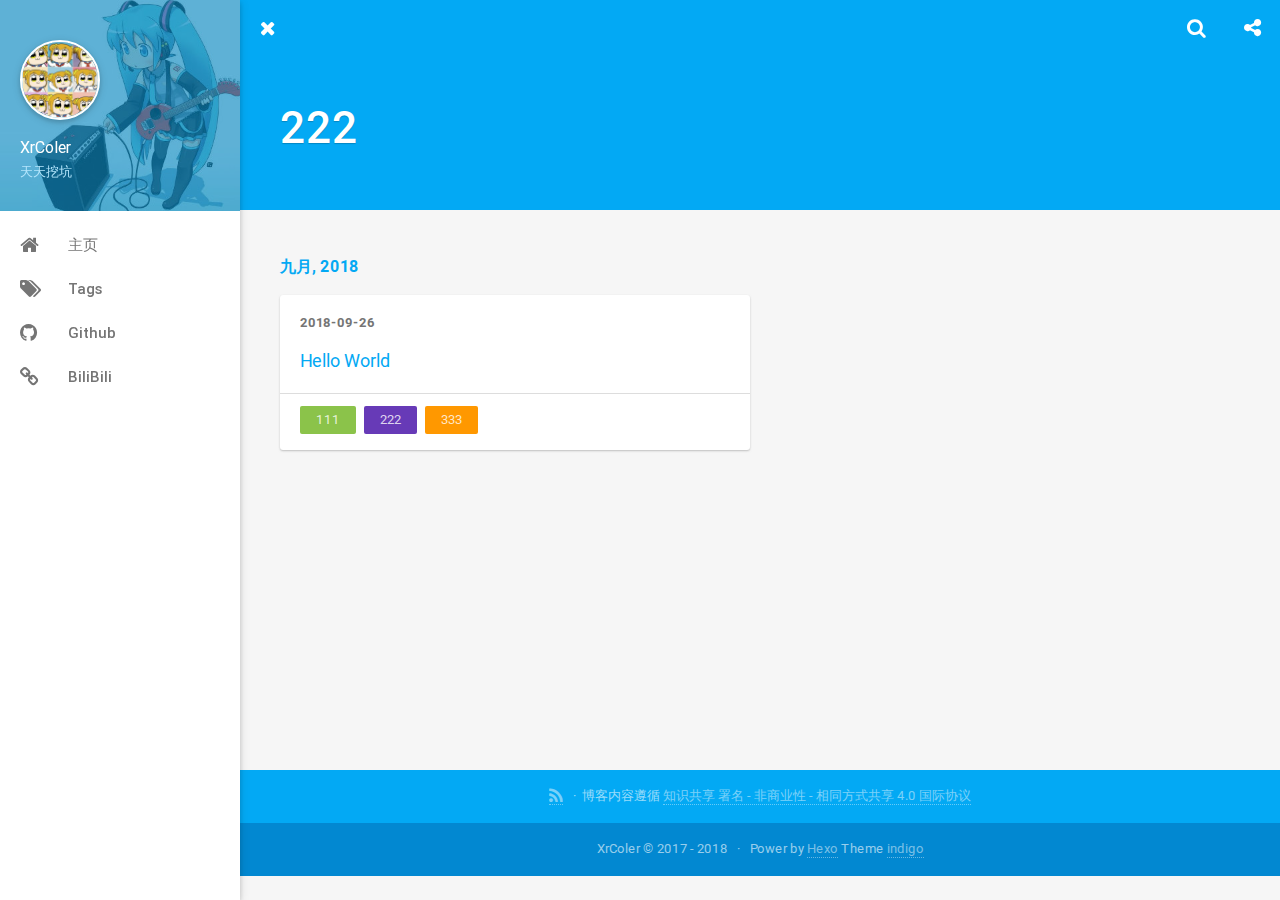
==== archives/index.html @ 563e14e1 "Site updated: 2018-09-26 22:05:00" ====
<!DOCTYPE html>
<html>
<head>
    

    

    



    <meta charset="utf-8">
    
    
    
    
    <title>222 | Xr&#39;Blog | 一个杂乱无章的回收站</title>
    <meta name="viewport" content="width=device-width, initial-scale=1, maximum-scale=1">
    
    <meta name="theme-color" content="#3F51B5">
    
    
    <meta name="keywords" content="your keywords">
    <meta name="description" content="your description">
<meta name="keywords" content="your keywords">
<meta property="og:type" content="website">
<meta property="og:title" content="Xr&#39;Blog">
<meta property="og:url" content="your site url/archives/index.html">
<meta property="og:site_name" content="Xr&#39;Blog">
<meta property="og:description" content="your description">
<meta property="og:locale" content="zh-CN">
<meta name="twitter:card" content="summary">
<meta name="twitter:title" content="Xr&#39;Blog">
<meta name="twitter:description" content="your description">
    
        <link rel="alternate" type="application/atom+xml" title="Xr&#39;Blog" href="/atom.xml">
    
    <link rel="shortcut icon" href="/img/logo.jpg">
    <link rel="stylesheet" href="/css/style.css?v=1.7.2">
    <script>window.lazyScripts=[]</script>

    <!-- custom head -->
    

</head>

<body>
    <div id="loading" class="active"></div>

    <aside id="menu"  >
  <div class="inner flex-row-vertical">
    <a href="javascript:;" class="header-icon waves-effect waves-circle waves-light" id="menu-off">
        <i class="icon icon-lg icon-close"></i>
    </a>
    <div class="brand-wrap" style="background-image:url(/img/brand1.jpg)">
      <div class="brand">
        <a href="/" class="avatar waves-effect waves-circle waves-light">
          <img src="/img/logo.jpg">
        </a>
        <hgroup class="introduce">
          <h5 class="nickname">XrColer</h5>
          <a href="mailto:天天挖坑" title="天天挖坑" class="mail">天天挖坑</a>
        </hgroup>
      </div>
    </div>
    <div class="scroll-wrap flex-col">
      <ul class="nav">
        
            <li class="waves-block waves-effect">
              <a href="/"  >
                <i class="icon icon-lg icon-home"></i>
                主页
              </a>
            </li>
        
            <li class="waves-block waves-effect">
              <a href="/tags"  >
                <i class="icon icon-lg icon-tags"></i>
                Tags
              </a>
            </li>
        
            <li class="waves-block waves-effect">
              <a href="https://github.com/XrColer/" target="_blank" >
                <i class="icon icon-lg icon-github"></i>
                Github
              </a>
            </li>
        
            <li class="waves-block waves-effect">
              <a href="https://bilibili.com"  >
                <i class="icon icon-lg icon-link"></i>
                BiliBili
              </a>
            </li>
        
      </ul>
    </div>
  </div>
</aside>

    <main id="main">
        <header class="top-header" id="header">
    <div class="flex-row">
        <a href="javascript:;" class="header-icon waves-effect waves-circle waves-light on" id="menu-toggle">
          <i class="icon icon-lg icon-navicon"></i>
        </a>
        <div class="flex-col header-title ellipsis">222</div>
        
        <div class="search-wrap" id="search-wrap">
            <a href="javascript:;" class="header-icon waves-effect waves-circle waves-light" id="back">
                <i class="icon icon-lg icon-chevron-left"></i>
            </a>
            <input type="text" id="key" class="search-input" autocomplete="off" placeholder="输入感兴趣的关键字">
            <a href="javascript:;" class="header-icon waves-effect waves-circle waves-light" id="search">
                <i class="icon icon-lg icon-search"></i>
            </a>
        </div>
        
        
        <a href="javascript:;" class="header-icon waves-effect waves-circle waves-light" id="menuShare">
            <i class="icon icon-lg icon-share-alt"></i>
        </a>
        
    </div>
</header>
<header class="content-header archives-header">
	

    <div class="container fade-scale">
        <h1 class="title">222</h1>
        <h5 class="subtitle">
            
        </h5>
    </div>

    


</header>

<div class="container body-wrap fade">
    

    
            
            <h3 class="archive-separator">九月, 2018</h3>
            <div class="waterfall">
    

        <div class="waterfall-item">
  <article class="article-card archive-article">
    <div class="post-meta">
      <time class="post-time" title="2018-09-26 21:51:00" datetime="2018-09-26T13:51:00.000Z"  itemprop="datePublished">2018-09-26</time>

      


    </div>
    


  
    <h3 class="post-title" itemprop="name">
      <a class="post-title-link" href="/2018/09/26/hello-world/">Hello World</a>
    </h3>
  



    
    <div class="post-footer">
        
	<ul class="article-tag-list"><li class="article-tag-list-item"><a class="article-tag-list-link" href="/tags/111/">111</a></li><li class="article-tag-list-item"><a class="article-tag-list-link" href="/tags/222/">222</a></li><li class="article-tag-list-item"><a class="article-tag-list-link" href="/tags/333/">333</a></li></ul>

    </div>
    
  </article>
</div>

    
    </div>

    
</div>

        <footer class="footer">
    <div class="top">
        

        <p>
            
                <span><a href="/atom.xml" target="_blank" class="rss" title="rss"><i class="icon icon-lg icon-rss"></i></a></span>
            
            <span>博客内容遵循 <a rel="license" href="https://creativecommons.org/licenses/by-nc-sa/4.0/deed.zh">知识共享 署名 - 非商业性 - 相同方式共享 4.0 国际协议</a></span>
        </p>
    </div>
    <div class="bottom">
        <p><span>XrColer &copy; 2017 - 2018</span>
            <span>
                
                Power by <a href="http://hexo.io/" target="_blank">Hexo</a> Theme <a href="https://github.com/yscoder/hexo-theme-indigo" target="_blank">indigo</a>
            </span>
        </p>
    </div>
</footer>

    </main>
    <div class="mask" id="mask"></div>
<a href="javascript:;" id="gotop" class="waves-effect waves-circle waves-light"><span class="icon icon-lg icon-chevron-up"></span></a>



<div class="global-share" id="globalShare">
    <ul class="reset share-icons">
      <li>
        <a class="weibo share-sns" target="_blank" href="http://service.weibo.com/share/share.php?url=your site url/archives/&title=Xr'Blog&pic=your site url/img/logo.jpg" data-title="微博">
          <i class="icon icon-weibo"></i>
        </a>
      </li>
      <li>
        <a class="weixin share-sns wxFab" href="javascript:;" data-title="微信">
          <i class="icon icon-weixin"></i>
        </a>
      </li>
      <li>
        <a class="qq share-sns" target="_blank" href="http://connect.qq.com/widget/shareqq/index.html?url=your site url/archives/&title=Xr'Blog&source=your description" data-title=" QQ">
          <i class="icon icon-qq"></i>
        </a>
      </li>
      <li>
        <a class="facebook share-sns" target="_blank" href="https://www.facebook.com/sharer/sharer.php?u=your site url/archives/" data-title=" Facebook">
          <i class="icon icon-facebook"></i>
        </a>
      </li>
      <li>
        <a class="twitter share-sns" target="_blank" href="https://twitter.com/intent/tweet?text=Xr'Blog&url=your site url/archives/&via=your site url" data-title=" Twitter">
          <i class="icon icon-twitter"></i>
        </a>
      </li>
      <li>
        <a class="google share-sns" target="_blank" href="https://plus.google.com/share?url=your site url/archives/" data-title=" Google+">
          <i class="icon icon-google-plus"></i>
        </a>
      </li>
    </ul>
 </div>


<div class="page-modal wx-share" id="wxShare">
    <a class="close" href="javascript:;"><i class="icon icon-close"></i></a>
    <p>扫一扫，分享到微信</p>
    <img src="//api.qrserver.com/v1/create-qr-code/?data=your site url/archives/" alt="微信分享二维码">
</div>




    <script src="//cdn.bootcss.com/node-waves/0.7.4/waves.min.js"></script>
<script>
var BLOG = { ROOT: '/', SHARE: true, REWARD: false };


</script>

<script src="/js/main.min.js?v=1.7.2"></script>


<div class="search-panel" id="search-panel">
    <ul class="search-result" id="search-result"></ul>
</div>
<template id="search-tpl">
<li class="item">
    <a href="{path}" class="waves-block waves-effect">
        <div class="title ellipsis" title="{title}">{title}</div>
        <div class="flex-row flex-middle">
            <div class="tags ellipsis">
                {tags}
            </div>
            <time class="flex-col time">{date}</time>
        </div>
    </a>
</li>
</template>

<script src="/js/search.min.js?v=1.7.2" async></script>



<!-- mathjax config similar to math.stackexchange -->

<script type="text/x-mathjax-config">
MathJax.Hub.Config({
    tex2jax: {
        inlineMath: [ ['$','$'], ["\\(","\\)"]  ],
        processEscapes: true,
        skipTags: ['script', 'noscript', 'style', 'textarea', 'pre', 'code']
    }
});

MathJax.Hub.Queue(function() {
    var all = MathJax.Hub.getAllJax(), i;
    for(i=0; i < all.length; i += 1) {
        all[i].SourceElement().parentNode.className += ' has-jax';
    }
});
</script>

<script async src="//cdn.bootcss.com/mathjax/2.7.0/MathJax.js?config=TeX-MML-AM_CHTML" async></script>






<script>
(function() {
    var OriginTitile = document.title, titleTime;
    document.addEventListener('visibilitychange', function() {
        if (document.hidden) {
            document.title = '潜入中，同步率100%...';
            clearTimeout(titleTime);
        } else {
            document.title = '哎呀，被发现了！！';
            titleTime = setTimeout(function() {
                document.title = OriginTitile;
            },2000);
        }
    });
})();
</script>



</body>
</html>
---- css/style.css ----
@font-face{font-family:"Roboto";src:local('Roboto Thin'),local('Roboto-Thin'),url("fonts/roboto/Roboto-Thin.woff2") format("woff2"),url("fonts/roboto/Roboto-Thin.woff") format("woff"),url("fonts/roboto/Roboto-Thin.ttf") format("truetype");font-weight:200}@font-face{font-family:"Roboto";src:local('Roboto Light'),local('Roboto-Light'),url("fonts/roboto/Roboto-Light.woff2") format("woff2"),url("fonts/roboto/Roboto-Light.woff") format("woff"),url("fonts/roboto/Roboto-Light.ttf") format("truetype");font-weight:300}@font-face{font-family:"Roboto";src:local('Roboto Regular'),local('Roboto-Regular'),url("fonts/roboto/Roboto-Regular.woff2") format("woff2"),url("fonts/roboto/Roboto-Regular.woff") format("woff"),url("fonts/roboto/Roboto-Regular.ttf") format("truetype");font-weight:400}@font-face{font-family:"Roboto";src:local('Roboto Medium'),local('Roboto-Medium'),url("fonts/roboto/Roboto-Medium.woff2") format("woff2"),url("fonts/roboto/Roboto-Medium.woff") format("woff"),url("fonts/roboto/Roboto-Medium.ttf") format("truetype");font-weight:500}@font-face{font-family:"Roboto";src:local('Roboto Bold'),local('Roboto-Bold'),url("fonts/roboto/Roboto-Bold.woff2") format("woff2"),url("fonts/roboto/Roboto-Bold.woff") format("woff"),url("fonts/roboto/Roboto-Bold.ttf") format("truetype");font-weight:700}/*!
 *  Font Awesome 4.6.3 by @davegandy - http://fontawesome.io - @fontawesome
 *  License - http://fontawesome.io/license (Font: SIL OFL 1.1, CSS: MIT License)
 */@font-face{font-family:'FontAwesome';src:url('fonts/fontawesome/fontawesome-webfont.woff2') format('woff2'),url('fonts/fontawesome/fontawesome-webfont.woff') format('woff'),url('fonts/fontawesome/fontawesome-webfont.ttf') format('truetype');font-weight:normal;font-style:normal}.icon{display:inline-block;font-family:'FontAwesome';font-size:1em;text-rendering:auto;-webkit-font-smoothing:antialiased;-moz-osx-font-smoothing:grayscale}.icon-lg{font-size:1.33333333em;line-height:.75em;vertical-align:-15%}.icon-2x{font-size:2em}.icon-3x{font-size:3em}.icon-4x{font-size:4em}.icon-5x{font-size:5em}.icon-pl{padding-left:5px}.icon-pr{padding-right:5px}.icon-glass:before{content:"\f000"}.icon-music:before{content:"\f001"}.icon-search:before{content:"\f002"}.icon-envelope-o:before{content:"\f003"}.icon-heart:before{content:"\f004"}.icon-star:before{content:"\f005"}.icon-star-o:before{content:"\f006"}.icon-user:before{content:"\f007"}.icon-film:before{content:"\f008"}.icon-th-large:before{content:"\f009"}.icon-th:before{content:"\f00a"}.icon-th-list:before{content:"\f00b"}.icon-check:before{content:"\f00c"}.icon-remove:before,.icon-close:before,.icon-times:before{content:"\f00d"}.icon-search-plus:before{content:"\f00e"}.icon-search-minus:before{content:"\f010"}.icon-power-off:before{content:"\f011"}.icon-signal:before{content:"\f012"}.icon-gear:before,.icon-cog:before{content:"\f013"}.icon-trash-o:before{content:"\f014"}.icon-home:before{content:"\f015"}.icon-file-o:before{content:"\f016"}.icon-clock-o:before{content:"\f017"}.icon-road:before{content:"\f018"}.icon-download:before{content:"\f019"}.icon-arrow-circle-o-down:before{content:"\f01a"}.icon-arrow-circle-o-up:before{content:"\f01b"}.icon-inbox:before{content:"\f01c"}.icon-play-circle-o:before{content:"\f01d"}.icon-rotate-right:before,.icon-repeat:before{content:"\f01e"}.icon-refresh:before{content:"\f021"}.icon-list-alt:before{content:"\f022"}.icon-lock:before{content:"\f023"}.icon-flag:before{content:"\f024"}.icon-headphones:before{content:"\f025"}.icon-volume-off:before{content:"\f026"}.icon-volume-down:before{content:"\f027"}.icon-volume-up:before{content:"\f028"}.icon-qrcode:before{content:"\f029"}.icon-barcode:before{content:"\f02a"}.icon-tag:before{content:"\f02b"}.icon-tags:before{content:"\f02c"}.icon-book:before{content:"\f02d"}.icon-bookmark:before{content:"\f02e"}.icon-print:before{content:"\f02f"}.icon-camera:before{content:"\f030"}.icon-font:before{content:"\f031"}.icon-bold:before{content:"\f032"}.icon-italic:before{content:"\f033"}.icon-text-height:before{content:"\f034"}.icon-text-width:before{content:"\f035"}.icon-align-left:before{content:"\f036"}.icon-align-center:before{content:"\f037"}.icon-align-right:before{content:"\f038"}.icon-align-justify:before{content:"\f039"}.icon-list:before{content:"\f03a"}.icon-dedent:before,.icon-outdent:before{content:"\f03b"}.icon-indent:before{content:"\f03c"}.icon-video-camera:before{content:"\f03d"}.icon-photo:before,.icon-image:before,.icon-picture-o:before{content:"\f03e"}.icon-pencil:before{content:"\f040"}.icon-map-marker:before{content:"\f041"}.icon-adjust:before{content:"\f042"}.icon-tint:before{content:"\f043"}.icon-edit:before,.icon-pencil-square-o:before{content:"\f044"}.icon-share-square-o:before{content:"\f045"}.icon-check-square-o:before{content:"\f046"}.icon-arrows:before{content:"\f047"}.icon-step-backward:before{content:"\f048"}.icon-fast-backward:before{content:"\f049"}.icon-backward:before{content:"\f04a"}.icon-play:before{content:"\f04b"}.icon-pause:before{content:"\f04c"}.icon-stop:before{content:"\f04d"}.icon-forward:before{content:"\f04e"}.icon-fast-forward:before{content:"\f050"}.icon-step-forward:before{content:"\f051"}.icon-eject:before{content:"\f052"}.icon-chevron-left:before{content:"\f053"}.icon-chevron-right:before{content:"\f054"}.icon-plus-circle:before{content:"\f055"}.icon-minus-circle:before{content:"\f056"}.icon-times-circle:before{content:"\f057"}.icon-check-circle:before{content:"\f058"}.icon-question-circle:before{content:"\f059"}.icon-info-circle:before{content:"\f05a"}.icon-crosshairs:before{content:"\f05b"}.icon-times-circle-o:before{content:"\f05c"}.icon-check-circle-o:before{content:"\f05d"}.icon-ban:before{content:"\f05e"}.icon-arrow-left:before{content:"\f060"}.icon-arrow-right:before{content:"\f061"}.icon-arrow-up:before{content:"\f062"}.icon-arrow-down:before{content:"\f063"}.icon-mail-forward:before,.icon-share:before{content:"\f064"}.icon-expand:before{content:"\f065"}.icon-compress:before{content:"\f066"}.icon-plus:before{content:"\f067"}.icon-minus:before{content:"\f068"}.icon-asterisk:before{content:"\f069"}.icon-exclamation-circle:before{content:"\f06a"}.icon-gift:before{content:"\f06b"}.icon-leaf:before{content:"\f06c"}.icon-fire:before{content:"\f06d"}.icon-eye:before{content:"\f06e"}.icon-eye-slash:before{content:"\f070"}.icon-warning:before,.icon-exclamation-triangle:before{content:"\f071"}.icon-plane:before{content:"\f072"}.icon-calendar:before{content:"\f073"}.icon-random:before{content:"\f074"}.icon-comment:before{content:"\f075"}.icon-magnet:before{content:"\f076"}.icon-chevron-up:before{content:"\f077"}.icon-chevron-down:before{content:"\f078"}.icon-retweet:before{content:"\f079"}.icon-shopping-cart:before{content:"\f07a"}.icon-folder:before{content:"\f07b"}.icon-folder-open:before{content:"\f07c"}.icon-arrows-v:before{content:"\f07d"}.icon-arrows-h:before{content:"\f07e"}.icon-bar-chart-o:before,.icon-bar-chart:before{content:"\f080"}.icon-twitter-square:before{content:"\f081"}.icon-facebook-square:before{content:"\f082"}.icon-camera-retro:before{content:"\f083"}.icon-key:before{content:"\f084"}.icon-gears:before,.icon-cogs:before{content:"\f085"}.icon-comments:before{content:"\f086"}.icon-thumbs-o-up:before{content:"\f087"}.icon-thumbs-o-down:before{content:"\f088"}.icon-star-half:before{content:"\f089"}.icon-heart-o:before{content:"\f08a"}.icon-sign-out:before{content:"\f08b"}.icon-linkedin-square:before{content:"\f08c"}.icon-thumb-tack:before{content:"\f08d"}.icon-external-link:before{content:"\f08e"}.icon-sign-in:before{content:"\f090"}.icon-trophy:before{content:"\f091"}.icon-github-square:before{content:"\f092"}.icon-upload:before{content:"\f093"}.icon-lemon-o:before{content:"\f094"}.icon-phone:before{content:"\f095"}.icon-square-o:before{content:"\f096"}.icon-bookmark-o:before{content:"\f097"}.icon-phone-square:before{content:"\f098"}.icon-twitter:before{content:"\f099"}.icon-facebook-f:before,.icon-facebook:before{content:"\f09a"}.icon-github:before{content:"\f09b"}.icon-unlock:before{content:"\f09c"}.icon-credit-card:before{content:"\f09d"}.icon-feed:before,.icon-rss:before{content:"\f09e"}.icon-hdd-o:before{content:"\f0a0"}.icon-bullhorn:before{content:"\f0a1"}.icon-bell:before{content:"\f0f3"}.icon-certificate:before{content:"\f0a3"}.icon-hand-o-right:before{content:"\f0a4"}.icon-hand-o-left:before{content:"\f0a5"}.icon-hand-o-up:before{content:"\f0a6"}.icon-hand-o-down:before{content:"\f0a7"}.icon-arrow-circle-left:before{content:"\f0a8"}.icon-arrow-circle-right:before{content:"\f0a9"}.icon-arrow-circle-up:before{content:"\f0aa"}.icon-arrow-circle-down:before{content:"\f0ab"}.icon-globe:before{content:"\f0ac"}.icon-wrench:before{content:"\f0ad"}.icon-tasks:before{content:"\f0ae"}.icon-filter:before{content:"\f0b0"}.icon-briefcase:before{content:"\f0b1"}.icon-arrows-alt:before{content:"\f0b2"}.icon-group:before,.icon-users:before{content:"\f0c0"}.icon-chain:before,.icon-link:before{content:"\f0c1"}.icon-cloud:before{content:"\f0c2"}.icon-flask:before{content:"\f0c3"}.icon-cut:before,.icon-scissors:before{content:"\f0c4"}.icon-copy:before,.icon-files-o:before{content:"\f0c5"}.icon-paperclip:before{content:"\f0c6"}.icon-save:before,.icon-floppy-o:before{content:"\f0c7"}.icon-square:before{content:"\f0c8"}.icon-navicon:before,.icon-reorder:before,.icon-bars:before{content:"\f0c9"}.icon-list-ul:before{content:"\f0ca"}.icon-list-ol:before{content:"\f0cb"}.icon-strikethrough:before{content:"\f0cc"}.icon-underline:before{content:"\f0cd"}.icon-table:before{content:"\f0ce"}.icon-magic:before{content:"\f0d0"}.icon-truck:before{content:"\f0d1"}.icon-pinterest:before{content:"\f0d2"}.icon-pinterest-square:before{content:"\f0d3"}.icon-google-plus-square:before{content:"\f0d4"}.icon-google-plus:before{content:"\f0d5"}.icon-money:before{content:"\f0d6"}.icon-caret-down:before{content:"\f0d7"}.icon-caret-up:before{content:"\f0d8"}.icon-caret-left:before{content:"\f0d9"}.icon-caret-right:before{content:"\f0da"}.icon-columns:before{content:"\f0db"}.icon-unsorted:before,.icon-sort:before{content:"\f0dc"}.icon-sort-down:before,.icon-sort-desc:before{content:"\f0dd"}.icon-sort-up:before,.icon-sort-asc:before{content:"\f0de"}.icon-envelope:before{content:"\f0e0"}.icon-linkedin:before{content:"\f0e1"}.icon-rotate-left:before,.icon-undo:before{content:"\f0e2"}.icon-legal:before,.icon-gavel:before{content:"\f0e3"}.icon-dashboard:before,.icon-tachometer:before{content:"\f0e4"}.icon-comment-o:before{content:"\f0e5"}.icon-comments-o:before{content:"\f0e6"}.icon-flash:before,.icon-bolt:before{content:"\f0e7"}.icon-sitemap:before{content:"\f0e8"}.icon-umbrella:before{content:"\f0e9"}.icon-paste:before,.icon-clipboard:before{content:"\f0ea"}.icon-lightbulb-o:before{content:"\f0eb"}.icon-exchange:before{content:"\f0ec"}.icon-cloud-download:before{content:"\f0ed"}.icon-cloud-upload:before{content:"\f0ee"}.icon-user-md:before{content:"\f0f0"}.icon-stethoscope:before{content:"\f0f1"}.icon-suitcase:before{content:"\f0f2"}.icon-bell-o:before{content:"\f0a2"}.icon-coffee:before{content:"\f0f4"}.icon-cutlery:before{content:"\f0f5"}.icon-file-text-o:before{content:"\f0f6"}.icon-building-o:before{content:"\f0f7"}.icon-hospital-o:before{content:"\f0f8"}.icon-ambulance:before{content:"\f0f9"}.icon-medkit:before{content:"\f0fa"}.icon-fighter-jet:before{content:"\f0fb"}.icon-beer:before{content:"\f0fc"}.icon-h-square:before{content:"\f0fd"}.icon-plus-square:before{content:"\f0fe"}.icon-angle-double-left:before{content:"\f100"}.icon-angle-double-right:before{content:"\f101"}.icon-angle-double-up:before{content:"\f102"}.icon-angle-double-down:before{content:"\f103"}.icon-angle-left:before{content:"\f104"}.icon-angle-right:before{content:"\f105"}.icon-angle-up:before{content:"\f106"}.icon-angle-down:before{content:"\f107"}.icon-desktop:before{content:"\f108"}.icon-laptop:before{content:"\f109"}.icon-tablet:before{content:"\f10a"}.icon-mobile-phone:before,.icon-mobile:before{content:"\f10b"}.icon-circle-o:before{content:"\f10c"}.icon-quote-left:before{content:"\f10d"}.icon-quote-right:before{content:"\f10e"}.icon-spinner:before{content:"\f110"}.icon-circle:before{content:"\f111"}.icon-mail-reply:before,.icon-reply:before{content:"\f112"}.icon-github-alt:before{content:"\f113"}.icon-folder-o:before{content:"\f114"}.icon-folder-open-o:before{content:"\f115"}.icon-smile-o:before{content:"\f118"}.icon-frown-o:before{content:"\f119"}.icon-meh-o:before{content:"\f11a"}.icon-gamepad:before{content:"\f11b"}.icon-keyboard-o:before{content:"\f11c"}.icon-flag-o:before{content:"\f11d"}.icon-flag-checkered:before{content:"\f11e"}.icon-terminal:before{content:"\f120"}.icon-code:before{content:"\f121"}.icon-mail-reply-all:before,.icon-reply-all:before{content:"\f122"}.icon-star-half-empty:before,.icon-star-half-full:before,.icon-star-half-o:before{content:"\f123"}.icon-location-arrow:before{content:"\f124"}.icon-crop:before{content:"\f125"}.icon-code-fork:before{content:"\f126"}.icon-unlink:before,.icon-chain-broken:before{content:"\f127"}.icon-question:before{content:"\f128"}.icon-info:before{content:"\f129"}.icon-exclamation:before{content:"\f12a"}.icon-superscript:before{content:"\f12b"}.icon-subscript:before{content:"\f12c"}.icon-eraser:before{content:"\f12d"}.icon-puzzle-piece:before{content:"\f12e"}.icon-microphone:before{content:"\f130"}.icon-microphone-slash:before{content:"\f131"}.icon-shield:before{content:"\f132"}.icon-calendar-o:before{content:"\f133"}.icon-fire-extinguisher:before{content:"\f134"}.icon-rocket:before{content:"\f135"}.icon-maxcdn:before{content:"\f136"}.icon-chevron-circle-left:before{content:"\f137"}.icon-chevron-circle-right:before{content:"\f138"}.icon-chevron-circle-up:before{content:"\f139"}.icon-chevron-circle-down:before{content:"\f13a"}.icon-html5:before{content:"\f13b"}.icon-css3:before{content:"\f13c"}.icon-anchor:before{content:"\f13d"}.icon-unlock-alt:before{content:"\f13e"}.icon-bullseye:before{content:"\f140"}.icon-ellipsis-h:before{content:"\f141"}.icon-ellipsis-v:before{content:"\f142"}.icon-rss-square:before{content:"\f143"}.icon-play-circle:before{content:"\f144"}.icon-ticket:before{content:"\f145"}.icon-minus-square:before{content:"\f146"}.icon-minus-square-o:before{content:"\f147"}.icon-level-up:before{content:"\f148"}.icon-level-down:before{content:"\f149"}.icon-check-square:before{content:"\f14a"}.icon-pencil-square:before{content:"\f14b"}.icon-external-link-square:before{content:"\f14c"}.icon-share-square:before{content:"\f14d"}.icon-compass:before{content:"\f14e"}.icon-toggle-down:before,.icon-caret-square-o-down:before{content:"\f150"}.icon-toggle-up:before,.icon-caret-square-o-up:before{content:"\f151"}.icon-toggle-right:before,.icon-caret-square-o-right:before{content:"\f152"}.icon-euro:before,.icon-eur:before{content:"\f153"}.icon-gbp:before{content:"\f154"}.icon-dollar:before,.icon-usd:before{content:"\f155"}.icon-rupee:before,.icon-inr:before{content:"\f156"}.icon-cny:before,.icon-rmb:before,.icon-yen:before,.icon-jpy:before{content:"\f157"}.icon-ruble:before,.icon-rouble:before,.icon-rub:before{content:"\f158"}.icon-won:before,.icon-krw:before{content:"\f159"}.icon-bitcoin:before,.icon-btc:before{content:"\f15a"}.icon-file:before{content:"\f15b"}.icon-file-text:before{content:"\f15c"}.icon-sort-alpha-asc:before{content:"\f15d"}.icon-sort-alpha-desc:before{content:"\f15e"}.icon-sort-amount-asc:before{content:"\f160"}.icon-sort-amount-desc:before{content:"\f161"}.icon-sort-numeric-asc:before{content:"\f162"}.icon-sort-numeric-desc:before{content:"\f163"}.icon-thumbs-up:before{content:"\f164"}.icon-thumbs-down:before{content:"\f165"}.icon-youtube-square:before{content:"\f166"}.icon-youtube:before{content:"\f167"}.icon-xing:before{content:"\f168"}.icon-xing-square:before{content:"\f169"}.icon-youtube-play:before{content:"\f16a"}.icon-dropbox:before{content:"\f16b"}.icon-stack-overflow:before{content:"\f16c"}.icon-instagram:before{content:"\f16d"}.icon-flickr:before{content:"\f16e"}.icon-adn:before{content:"\f170"}.icon-bitbucket:before{content:"\f171"}.icon-bitbucket-square:before{content:"\f172"}.icon-tumblr:before{content:"\f173"}.icon-tumblr-square:before{content:"\f174"}.icon-long-arrow-down:before{content:"\f175"}.icon-long-arrow-up:before{content:"\f176"}.icon-long-arrow-left:before{content:"\f177"}.icon-long-arrow-right:before{content:"\f178"}.icon-apple:before{content:"\f179"}.icon-windows:before{content:"\f17a"}.icon-android:before{content:"\f17b"}.icon-linux:before{content:"\f17c"}.icon-dribbble:before{content:"\f17d"}.icon-skype:before{content:"\f17e"}.icon-foursquare:before{content:"\f180"}.icon-trello:before{content:"\f181"}.icon-female:before{content:"\f182"}.icon-male:before{content:"\f183"}.icon-gittip:before,.icon-gratipay:before{content:"\f184"}.icon-sun-o:before{content:"\f185"}.icon-moon-o:before{content:"\f186"}.icon-archive:before,.icon-archives:before{content:"\f187"}.icon-bug:before{content:"\f188"}.icon-vk:before{content:"\f189"}.icon-weibo:before{content:"\f18a"}.icon-renren:before{content:"\f18b"}.icon-pagelines:before{content:"\f18c"}.icon-stack-exchange:before{content:"\f18d"}.icon-arrow-circle-o-right:before{content:"\f18e"}.icon-arrow-circle-o-left:before{content:"\f190"}.icon-toggle-left:before,.icon-caret-square-o-left:before{content:"\f191"}.icon-dot-circle-o:before{content:"\f192"}.icon-wheelchair:before{content:"\f193"}.icon-vimeo-square:before{content:"\f194"}.icon-turkish-lira:before,.icon-try:before{content:"\f195"}.icon-plus-square-o:before{content:"\f196"}.icon-space-shuttle:before{content:"\f197"}.icon-slack:before{content:"\f198"}.icon-envelope-square:before{content:"\f199"}.icon-wordpress:before{content:"\f19a"}.icon-openid:before{content:"\f19b"}.icon-institution:before,.icon-bank:before,.icon-university:before{content:"\f19c"}.icon-mortar-board:before,.icon-graduation-cap:before{content:"\f19d"}.icon-yahoo:before{content:"\f19e"}.icon-google:before{content:"\f1a0"}.icon-reddit:before{content:"\f1a1"}.icon-reddit-square:before{content:"\f1a2"}.icon-stumbleupon-circle:before{content:"\f1a3"}.icon-stumbleupon:before{content:"\f1a4"}.icon-delicious:before{content:"\f1a5"}.icon-digg:before{content:"\f1a6"}.icon-pied-piper-pp:before{content:"\f1a7"}.icon-pied-piper-alt:before{content:"\f1a8"}.icon-drupal:before{content:"\f1a9"}.icon-joomla:before{content:"\f1aa"}.icon-language:before{content:"\f1ab"}.icon-fax:before{content:"\f1ac"}.icon-building:before{content:"\f1ad"}.icon-child:before{content:"\f1ae"}.icon-paw:before{content:"\f1b0"}.icon-spoon:before{content:"\f1b1"}.icon-cube:before{content:"\f1b2"}.icon-cubes:before{content:"\f1b3"}.icon-behance:before{content:"\f1b4"}.icon-behance-square:before{content:"\f1b5"}.icon-steam:before{content:"\f1b6"}.icon-steam-square:before{content:"\f1b7"}.icon-recycle:before{content:"\f1b8"}.icon-automobile:before,.icon-car:before{content:"\f1b9"}.icon-cab:before,.icon-taxi:before{content:"\f1ba"}.icon-tree:before{content:"\f1bb"}.icon-spotify:before{content:"\f1bc"}.icon-deviantart:before{content:"\f1bd"}.icon-soundcloud:before{content:"\f1be"}.icon-database:before{content:"\f1c0"}.icon-file-pdf-o:before{content:"\f1c1"}.icon-file-word-o:before{content:"\f1c2"}.icon-file-excel-o:before{content:"\f1c3"}.icon-file-powerpoint-o:before{content:"\f1c4"}.icon-file-photo-o:before,.icon-file-picture-o:before,.icon-file-image-o:before{content:"\f1c5"}.icon-file-zip-o:before,.icon-file-archive-o:before{content:"\f1c6"}.icon-file-sound-o:before,.icon-file-audio-o:before{content:"\f1c7"}.icon-file-movie-o:before,.icon-file-video-o:before{content:"\f1c8"}.icon-file-code-o:before{content:"\f1c9"}.icon-vine:before{content:"\f1ca"}.icon-codepen:before{content:"\f1cb"}.icon-jsfiddle:before{content:"\f1cc"}.icon-life-bouy:before,.icon-life-buoy:before,.icon-life-saver:before,.icon-support:before,.icon-life-ring:before{content:"\f1cd"}.icon-circle-o-notch:before{content:"\f1ce"}.icon-ra:before,.icon-resistance:before,.icon-rebel:before{content:"\f1d0"}.icon-ge:before,.icon-empire:before{content:"\f1d1"}.icon-git-square:before{content:"\f1d2"}.icon-git:before{content:"\f1d3"}.icon-y-combinator-square:before,.icon-yc-square:before,.icon-hacker-news:before{content:"\f1d4"}.icon-tencent-weibo:before{content:"\f1d5"}.icon-qq:before{content:"\f1d6"}.icon-wechat:before,.icon-weixin:before{content:"\f1d7"}.icon-send:before,.icon-paper-plane:before{content:"\f1d8"}.icon-send-o:before,.icon-paper-plane-o:before{content:"\f1d9"}.icon-history:before{content:"\f1da"}.icon-circle-thin:before{content:"\f1db"}.icon-header:before{content:"\f1dc"}.icon-paragraph:before{content:"\f1dd"}.icon-sliders:before{content:"\f1de"}.icon-share-alt:before{content:"\f1e0"}.icon-share-alt-square:before{content:"\f1e1"}.icon-bomb:before{content:"\f1e2"}.icon-soccer-ball-o:before,.icon-futbol-o:before{content:"\f1e3"}.icon-tty:before{content:"\f1e4"}.icon-binoculars:before{content:"\f1e5"}.icon-plug:before{content:"\f1e6"}.icon-slideshare:before{content:"\f1e7"}.icon-twitch:before{content:"\f1e8"}.icon-yelp:before{content:"\f1e9"}.icon-newspaper-o:before{content:"\f1ea"}.icon-wifi:before{content:"\f1eb"}.icon-calculator:before{content:"\f1ec"}.icon-paypal:before{content:"\f1ed"}.icon-google-wallet:before{content:"\f1ee"}.icon-cc-visa:before{content:"\f1f0"}.icon-cc-mastercard:before{content:"\f1f1"}.icon-cc-discover:before{content:"\f1f2"}.icon-cc-amex:before{content:"\f1f3"}.icon-cc-paypal:before{content:"\f1f4"}.icon-cc-stripe:before{content:"\f1f5"}.icon-bell-slash:before{content:"\f1f6"}.icon-bell-slash-o:before{content:"\f1f7"}.icon-trash:before{content:"\f1f8"}.icon-copyright:before{content:"\f1f9"}.icon-at:before{content:"\f1fa"}.icon-eyedropper:before{content:"\f1fb"}.icon-paint-brush:before{content:"\f1fc"}.icon-birthday-cake:before{content:"\f1fd"}.icon-area-chart:before{content:"\f1fe"}.icon-pie-chart:before{content:"\f200"}.icon-line-chart:before{content:"\f201"}.icon-lastfm:before{content:"\f202"}.icon-lastfm-square:before{content:"\f203"}.icon-toggle-off:before{content:"\f204"}.icon-toggle-on:before{content:"\f205"}.icon-bicycle:before{content:"\f206"}.icon-bus:before{content:"\f207"}.icon-ioxhost:before{content:"\f208"}.icon-angellist:before{content:"\f209"}.icon-cc:before{content:"\f20a"}.icon-shekel:before,.icon-sheqel:before,.icon-ils:before{content:"\f20b"}.icon-meanpath:before{content:"\f20c"}.icon-buysellads:before{content:"\f20d"}.icon-connectdevelop:before{content:"\f20e"}.icon-dashcube:before{content:"\f210"}.icon-forumbee:before{content:"\f211"}.icon-leanpub:before{content:"\f212"}.icon-sellsy:before{content:"\f213"}.icon-shirtsinbulk:before{content:"\f214"}.icon-simplybuilt:before{content:"\f215"}.icon-skyatlas:before{content:"\f216"}.icon-cart-plus:before{content:"\f217"}.icon-cart-arrow-down:before{content:"\f218"}.icon-diamond:before{content:"\f219"}.icon-ship:before{content:"\f21a"}.icon-user-secret:before{content:"\f21b"}.icon-motorcycle:before{content:"\f21c"}.icon-street-view:before{content:"\f21d"}.icon-heartbeat:before{content:"\f21e"}.icon-venus:before{content:"\f221"}.icon-mars:before{content:"\f222"}.icon-mercury:before{content:"\f223"}.icon-intersex:before,.icon-transgender:before{content:"\f224"}.icon-transgender-alt:before{content:"\f225"}.icon-venus-double:before{content:"\f226"}.icon-mars-double:before{content:"\f227"}.icon-venus-mars:before{content:"\f228"}.icon-mars-stroke:before{content:"\f229"}.icon-mars-stroke-v:before{content:"\f22a"}.icon-mars-stroke-h:before{content:"\f22b"}.icon-neuter:before{content:"\f22c"}.icon-genderless:before{content:"\f22d"}.icon-facebook-official:before{content:"\f230"}.icon-pinterest-p:before{content:"\f231"}.icon-whatsapp:before{content:"\f232"}.icon-server:before{content:"\f233"}.icon-user-plus:before{content:"\f234"}.icon-user-times:before{content:"\f235"}.icon-hotel:before,.icon-bed:before{content:"\f236"}.icon-viacoin:before{content:"\f237"}.icon-train:before{content:"\f238"}.icon-subway:before{content:"\f239"}.icon-medium:before{content:"\f23a"}.icon-yc:before,.icon-y-combinator:before{content:"\f23b"}.icon-optin-monster:before{content:"\f23c"}.icon-opencart:before{content:"\f23d"}.icon-expeditedssl:before{content:"\f23e"}.icon-battery-4:before,.icon-battery:before,.icon-battery-full:before{content:"\f240"}.icon-battery-3:before,.icon-battery-three-quarters:before{content:"\f241"}.icon-battery-2:before,.icon-battery-half:before{content:"\f242"}.icon-battery-1:before,.icon-battery-quarter:before{content:"\f243"}.icon-battery-0:before,.icon-battery-empty:before{content:"\f244"}.icon-mouse-pointer:before{content:"\f245"}.icon-i-cursor:before{content:"\f246"}.icon-object-group:before{content:"\f247"}.icon-object-ungroup:before{content:"\f248"}.icon-sticky-note:before{content:"\f249"}.icon-sticky-note-o:before{content:"\f24a"}.icon-cc-jcb:before{content:"\f24b"}.icon-cc-diners-club:before{content:"\f24c"}.icon-clone:before{content:"\f24d"}.icon-balance-scale:before{content:"\f24e"}.icon-hourglass-o:before{content:"\f250"}.icon-hourglass-1:before,.icon-hourglass-start:before{content:"\f251"}.icon-hourglass-2:before,.icon-hourglass-half:before{content:"\f252"}.icon-hourglass-3:before,.icon-hourglass-end:before{content:"\f253"}.icon-hourglass:before{content:"\f254"}.icon-hand-grab-o:before,.icon-hand-rock-o:before{content:"\f255"}.icon-hand-stop-o:before,.icon-hand-paper-o:before{content:"\f256"}.icon-hand-scissors-o:before{content:"\f257"}.icon-hand-lizard-o:before{content:"\f258"}.icon-hand-spock-o:before{content:"\f259"}.icon-hand-pointer-o:before{content:"\f25a"}.icon-hand-peace-o:before{content:"\f25b"}.icon-trademark:before{content:"\f25c"}.icon-registered:before{content:"\f25d"}.icon-creative-commons:before{content:"\f25e"}.icon-gg:before{content:"\f260"}.icon-gg-circle:before{content:"\f261"}.icon-tripadvisor:before{content:"\f262"}.icon-odnoklassniki:before{content:"\f263"}.icon-odnoklassniki-square:before{content:"\f264"}.icon-get-pocket:before{content:"\f265"}.icon-wikipedia-w:before{content:"\f266"}.icon-safari:before{content:"\f267"}.icon-chrome:before{content:"\f268"}.icon-firefox:before{content:"\f269"}.icon-opera:before{content:"\f26a"}.icon-internet-explorer:before{content:"\f26b"}.icon-tv:before,.icon-television:before{content:"\f26c"}.icon-contao:before{content:"\f26d"}.icon-500px:before{content:"\f26e"}.icon-amazon:before{content:"\f270"}.icon-calendar-plus-o:before{content:"\f271"}.icon-calendar-minus-o:before{content:"\f272"}.icon-calendar-times-o:before{content:"\f273"}.icon-calendar-check-o:before{content:"\f274"}.icon-industry:before{content:"\f275"}.icon-map-pin:before{content:"\f276"}.icon-map-signs:before{content:"\f277"}.icon-map-o:before{content:"\f278"}.icon-map:before{content:"\f279"}.icon-commenting:before{content:"\f27a"}.icon-commenting-o:before{content:"\f27b"}.icon-houzz:before{content:"\f27c"}.icon-vimeo:before{content:"\f27d"}.icon-black-tie:before{content:"\f27e"}.icon-fonticons:before{content:"\f280"}.icon-reddit-alien:before{content:"\f281"}.icon-edge:before{content:"\f282"}.icon-credit-card-alt:before{content:"\f283"}.icon-codiepie:before{content:"\f284"}.icon-modx:before{content:"\f285"}.icon-fort-awesome:before{content:"\f286"}.icon-usb:before{content:"\f287"}.icon-product-hunt:before{content:"\f288"}.icon-mixcloud:before{content:"\f289"}.icon-scribd:before{content:"\f28a"}.icon-pause-circle:before{content:"\f28b"}.icon-pause-circle-o:before{content:"\f28c"}.icon-stop-circle:before{content:"\f28d"}.icon-stop-circle-o:before{content:"\f28e"}.icon-shopping-bag:before{content:"\f290"}.icon-shopping-basket:before{content:"\f291"}.icon-hashtag:before{content:"\f292"}.icon-bluetooth:before{content:"\f293"}.icon-bluetooth-b:before{content:"\f294"}.icon-percent:before{content:"\f295"}.icon-gitlab:before{content:"\f296"}.icon-wpbeginner:before{content:"\f297"}.icon-wpforms:before{content:"\f298"}.icon-envira:before{content:"\f299"}.icon-universal-access:before{content:"\f29a"}.icon-wheelchair-alt:before{content:"\f29b"}.icon-question-circle-o:before{content:"\f29c"}.icon-blind:before{content:"\f29d"}.icon-audio-description:before{content:"\f29e"}.icon-volume-control-phone:before{content:"\f2a0"}.icon-braille:before{content:"\f2a1"}.icon-assistive-listening-systems:before{content:"\f2a2"}.icon-asl-interpreting:before,.icon-american-sign-language-interpreting:before{content:"\f2a3"}.icon-deafness:before,.icon-hard-of-hearing:before,.icon-deaf:before{content:"\f2a4"}.icon-glide:before{content:"\f2a5"}.icon-glide-g:before{content:"\f2a6"}.icon-signing:before,.icon-sign-language:before{content:"\f2a7"}.icon-low-vision:before{content:"\f2a8"}.icon-viadeo:before{content:"\f2a9"}.icon-viadeo-square:before{content:"\f2aa"}.icon-snapchat:before{content:"\f2ab"}.icon-snapchat-ghost:before{content:"\f2ac"}.icon-snapchat-square:before{content:"\f2ad"}.icon-pied-piper:before{content:"\f2ae"}.icon-first-order:before{content:"\f2b0"}.icon-yoast:before{content:"\f2b1"}.icon-themeisle:before{content:"\f2b2"}.icon-google-plus-circle:before,.icon-google-plus-official:before{content:"\f2b3"}.icon-fa:before,.icon-font-awesome:before{content:"\f2b4"}.icon-handshake-o:before{content:"\f2b5"}.icon-envelope-open:before{content:"\f2b6"}.icon-envelope-open-o:before{content:"\f2b7"}.icon-linode:before{content:"\f2b8"}.icon-address-book:before{content:"\f2b9"}.icon-address-book-o:before{content:"\f2ba"}.icon-vcard:before,.icon-address-card:before{content:"\f2bb"}.icon-vcard-o:before,.icon-address-card-o:before{content:"\f2bc"}.icon-user-circle:before{content:"\f2bd"}.icon-user-circle-o:before{content:"\f2be"}.icon-user-o:before{content:"\f2c0"}.icon-id-badge:before{content:"\f2c1"}.icon-drivers-license:before,.icon-id-card:before{content:"\f2c2"}.icon-drivers-license-o:before,.icon-id-card-o:before{content:"\f2c3"}.icon-quora:before{content:"\f2c4"}.icon-free-code-camp:before{content:"\f2c5"}.icon-telegram:before{content:"\f2c6"}.icon-thermometer-4:before,.icon-thermometer:before,.icon-thermometer-full:before{content:"\f2c7"}.icon-thermometer-3:before,.icon-thermometer-three-quarters:before{content:"\f2c8"}.icon-thermometer-2:before,.icon-thermometer-half:before{content:"\f2c9"}.icon-thermometer-1:before,.icon-thermometer-quarter:before{content:"\f2ca"}.icon-thermometer-0:before,.icon-thermometer-empty:before{content:"\f2cb"}.icon-shower:before{content:"\f2cc"}.icon-bathtub:before,.icon-s15:before,.icon-bath:before{content:"\f2cd"}.icon-podcast:before{content:"\f2ce"}.icon-window-maximize:before{content:"\f2d0"}.icon-window-minimize:before{content:"\f2d1"}.icon-window-restore:before{content:"\f2d2"}.icon-times-rectangle:before,.icon-window-close:before{content:"\f2d3"}.icon-times-rectangle-o:before,.icon-window-close-o:before{content:"\f2d4"}.icon-bandcamp:before{content:"\f2d5"}.icon-grav:before{content:"\f2d6"}.icon-etsy:before{content:"\f2d7"}.icon-imdb:before{content:"\f2d8"}.icon-ravelry:before{content:"\f2d9"}.icon-eercast:before{content:"\f2da"}.icon-microchip:before{content:"\f2db"}.icon-snowflake-o:before{content:"\f2dc"}.icon-superpowers:before{content:"\f2dd"}.icon-wpexplorer:before{content:"\f2de"}.icon-meetup:before{content:"\f2e0"}*,*::before,*::after{-webkit-box-sizing:border-box;box-sizing:border-box}::-webkit-scrollbar{-webkit-appearance:none;width:8px;height:8px}::-webkit-scrollbar-track{background-color:inherit}::-webkit-scrollbar-thumb{background-color:#BDBDBD;border:1px solid #fff;border-radius:10px}::-webkit-scrollbar-thumb:hover{background-color:#a4a4a4}::-webkit-scrollbar-thumb:active{background-color:#8a8a8a}::selection{background:#ccedfd}html{background-color:#f6f6f6;color:#212121;font-size:15px;line-height:1.5;overflow-x:hidden}body{-webkit-tap-highlight-color:rgba(255,255,255,0);-webkit-overflow-scrolling:touch}html,body{position:relative;min-height:100%;height:100%}.lock{overflow:hidden;max-height:100%}body,input,button,textarea,select,option{font:normal 1em Roboto,"Helvetica Neue",Helvetica,Arial,"Microsoft Yahei",sans-serif}body,h1,h2,h3,h4,h5,h6,p,figure,pre,dl,dd,blockquote,button,input{margin:0}input,legend,input,textarea,button{padding:0}form,fieldset,th,td{margin:0;padding:0}ol,ul{margin:12px 0;padding:0 0 0 32px}ol.reset,ul.reset{margin:0;padding:0;list-style:none}ol ol,ol ul,ul ol,ul ul{margin-top:0;margin-bottom:0}p{margin:12px 0}small{font-size:75%;line-height:1}main{display:block}template{display:none}img{max-width:100%;border:none}img,input,button,label{vertical-align:middle}i{font-style:normal}h1,h2,h3,h4,h5,h6{font-weight:400}h1,.h1{font-size:44px;line-height:48px}h2,.h2{font-size:34px;line-height:40px}h3,.h3{font-size:24px;line-height:32px}h4,.h4{font-size:20px;line-height:28px}h5,.h5{font-size:16px;line-height:24px}h6,.h6{font-size:12px;line-height:20px}input[type="button"],input[type="submit"],input[type="search"],input[type="reset"]{cursor:pointer;-webkit-appearance:button}input:focus,select:focus,button:focus,textarea:focus{outline:none}textarea{resize:none}a{background-color:transparent;background-image:none;color:#03A9F4;text-decoration:none;outline:0}a:hover{color:#0288D1;text-decoration:underline}hr,.hr{border:0;border-top:1px solid #dadada;box-sizing:content-box;display:block;height:0;margin-top:24px;margin-bottom:24px}.fl{float:left}.fr{float:right}.tr{text-align:right}.tc{text-align:center}.clearfix:after{content:"";display:table;clear:both;overflow:hidden}.ellipsis{overflow:hidden;text-overflow:ellipsis;white-space:nowrap}.flex-row,.flex-column,.flex-row-vertical{display:-webkit-box;display:-webkit-flex;display:-ms-flexbox;display:flex}.flex-column{-webkit-box-orient:horizontal;-webkit-box-direction:normal;-webkit-flex-direction:row;-ms-flex-direction:row;flex-direction:row}.flex-row-vertical{-webkit-box-orient:vertical;-webkit-box-direction:normal;-webkit-flex-direction:column;-ms-flex-direction:column;flex-direction:column}.flex-row-wrap,.flex-column{-webkit-flex-wrap:wrap;-ms-flex-wrap:wrap;flex-wrap:wrap}.flex-row-reverse{-webkit-box-orient:horizontal;-webkit-box-direction:reverse;-webkit-flex-direction:row-reverse;-ms-flex-direction:row-reverse;flex-direction:row-reverse}.flex-row>*{display:block}.flex-col{-webkit-box-flex:1;-webkit-flex:1;-ms-flex:1;flex:1}.flex-middle{-webkit-box-align:center;-webkit-align-items:center;-ms-flex-align:center;align-items:center}.flex-bottom{-webkit-box-align:end;-webkit-align-items:flex-end;-ms-flex-align:end;align-items:flex-end}.flex-justify-start{-webkit-box-pack:start;-webkit-justify-content:flex-start;-ms-flex-pack:start;justify-content:flex-start}.flex-justify-end{-webkit-box-pack:end;-webkit-justify-content:flex-end;-ms-flex-pack:end;justify-content:flex-end}.flex-justify-between{-webkit-box-pack:justify;-webkit-justify-content:space-between;-ms-flex-pack:justify;justify-content:space-between}.flex-align-start{-webkit-align-content:flex-start;-ms-flex-line-pack:start;align-content:flex-start}.flex-align-end{-webkit-align-content:flex-end;-ms-flex-line-pack:end;align-content:flex-end}.flex-align-around{-webkit-align-content:space-around;-ms-flex-line-pack:distribute;align-content:space-around}.flex-align-between{-webkit-align-content:space-between;-ms-flex-line-pack:justify;align-content:space-between}.flex-col-auto{-webkit-box-flex:0;-webkit-flex:0 auto;-ms-flex:0 auto;flex:0 auto}#loading{position:fixed;top:0;left:-100%;z-index:70;width:100%;height:3px;background:#448AFF}#loading.active{-webkit-animation:loading-anim 1s ease-in-out infinite;animation:loading-anim 1s ease-in-out infinite}@-webkit-keyframes loading-anim{to{-webkit-transform:translateX(200%);transform:translateX(200%)}}@keyframes loading-anim{to{-webkit-transform:translateX(200%);transform:translateX(200%)}}.fade,.fade-scale{opacity:0}.fade.in,.fade-scale.in{opacity:1;-webkit-transform:none;transform:none}.fade{-webkit-transition:.4s ease-in-out;transition:.4s ease-in-out;-webkit-transform:translateY(50px);transform:translateY(50px)}.fade-scale{-webkit-transition:.6s ease-in-out;transition:.6s ease-in-out;-webkit-transform:translate(10%, 20%) scale(.6);transform:translate(10%, 20%) scale(.6)}@media screen and (max-width:480px){.fade,.fade-scale{opacity:1;-webkit-transform:none;transform:none}}/*!
 * Waves v0.7.4
 * http://fian.my.id/Waves
 *
 * Copyright 2014 Alfiana E. Sibuea and other contributors
 * Released under the MIT license
 * https://github.com/fians/Waves/blob/master/LICENSE
 */.waves-effect{position:relative;cursor:pointer;display:inline-block;overflow:hidden;-webkit-user-select:none;-moz-user-select:none;-ms-user-select:none;user-select:none;-webkit-tap-highlight-color:transparent}.waves-effect .waves-ripple{position:absolute;border-radius:50%;width:100px;height:100px;margin-top:-50px;margin-left:-50px;opacity:0;background:rgba(0,0,0,0.2);background:-webkit-radial-gradient(rgba(0,0,0,0.2) 0,rgba(0,0,0,0.3) 40%,rgba(0,0,0,0.4) 50%,rgba(0,0,0,0.5) 60%,rgba(255,255,255,0) 70%);background:radial-gradient(rgba(0,0,0,0.2) 0,rgba(0,0,0,0.3) 40%,rgba(0,0,0,0.4) 50%,rgba(0,0,0,0.5) 60%,rgba(255,255,255,0) 70%);-webkit-transition:all .5s ease-out;transition:all .5s ease-out;-webkit-transition-property:-webkit-transform,opacity;transition-property:transform,opacity;-webkit-transform:scale(0) translate(0, 0);transform:scale(0) translate(0, 0);pointer-events:none}.waves-effect.waves-light .waves-ripple{background:rgba(255,255,255,0.4);background:-webkit-radial-gradient(rgba(255,255,255,0.2) 0,rgba(255,255,255,0.3) 40%,rgba(255,255,255,0.4) 50%,rgba(255,255,255,0.5) 60%,rgba(255,255,255,0) 70%);background:radial-gradient(rgba(255,255,255,0.2) 0,rgba(255,255,255,0.3) 40%,rgba(255,255,255,0.4) 50%,rgba(255,255,255,0.5) 60%,rgba(255,255,255,0) 70%)}.waves-effect.waves-classic .waves-ripple{background:rgba(0,0,0,0.2)}.waves-effect.waves-classic.waves-light .waves-ripple{background:rgba(255,255,255,0.4)}.waves-notransition{-webkit-transition:none !important;transition:none !important}.waves-button,.waves-circle{-webkit-transform:translateZ(0);transform:translateZ(0)}.waves-button,.waves-button:hover,.waves-button:visited,.waves-button-input{white-space:nowrap;vertical-align:middle;cursor:pointer;border:none;outline:none;background-color:rgba(0,0,0,0);font-size:1em;text-align:center;text-decoration:none;z-index:1}.waves-button{padding:.85em 1.1em;border-radius:.2em}.waves-button-input{margin:0;padding:.85em 1.1em}.waves-input-wrapper{border-radius:.2em;vertical-align:bottom}.waves-input-wrapper.waves-button{padding:0}.waves-input-wrapper .waves-button-input{position:relative;top:0;left:0;z-index:1}.waves-circle{text-align:center;width:2.5em;height:2.5em;line-height:2.5em;border-radius:50%}.waves-float{-webkit-mask-image:none;box-shadow:0 1px 1.5px 1px rgba(0,0,0,0.12);-webkit-transition:all 300ms;transition:all 300ms}.waves-float:active{box-shadow:0 8px 20px 1px rgba(0,0,0,0.3)}.waves-block{display:block}.container,#main{position:relative}#menu-off{position:absolute;top:0;left:100%;-webkit-transition:.4s ease-in-out;transition:.4s ease-in-out}#menu{position:fixed;top:0;left:0;bottom:0;z-index:66;width:240px;min-height:100%;background:#fff;box-shadow:0 2px 5px 0 rgba(0,0,0,0.16),0 2px 10px 0 rgba(0,0,0,0.12);-webkit-transition:.4s cubic-bezier(.18, .81, .3, .89);transition:.4s cubic-bezier(.18, .81, .3, .89);will-change:transform,-webkit-transform}#menu.hide{-webkit-transform:translateX(-100%);transform:translateX(-100%)}#menu.hide #menu-off{-webkit-transform:scale(0);transform:scale(0)}#menu.hide+#main{padding-left:0}#menu .inner{position:relative;height:100%}#menu .brand-wrap{background-size:100% 100%}#menu .brand{padding:40px 20px 2em;background:rgba(3,169,244,0.5)}#menu .avatar{display:block;width:80px;height:80px;border:2px solid #fff;border-radius:50%;overflow:hidden;box-shadow:0 2px 5px 0 rgba(0,0,0,0.16),0 2px 10px 0 rgba(0,0,0,0.12)}#menu .introduce{margin:1em 0 0;color:#FFFFFF}#menu .mail{display:inline-block;padding-top:4px;color:#B3E5FC;font-size:13px}#menu .scroll-wrap{position:relative;overflow-y:auto}#menu .nav{margin:0;padding:12px 0;height:300px;min-height:calc(100% - 115px);list-style:none;line-height:44px}#menu .nav li{padding:0 20px}#menu .nav li .icon{position:absolute;top:0;left:20px;line-height:inherit}#menu .nav li:hover,#menu .nav li.active{background:rgba(0,0,0,0.05)}#menu .nav li:hover a,#menu .nav li.active a,#menu .nav li:hover .icon,#menu .nav li.active .icon{color:#03A9F4}#menu .nav a{display:block;padding-left:48px;height:44px;line-height:44px;font-weight:500;color:#757575;text-decoration:none}#main{padding-left:240px;min-height:100%;-webkit-transition:.4s ease-in-out;transition:.4s ease-in-out}.body-wrap{padding:30px 0 40px;min-height:calc(100vh - 340px)}.container{width:960px;margin:0 auto}.container:after{content:"";display:table;clear:both}.mask{visibility:hidden;position:fixed;top:0;left:0;bottom:0;z-index:88;width:100%;height:100%;background:#999;opacity:0;pointer-events:none;-webkit-transition:.3s ease-in-out;transition:.3s ease-in-out}.mask.in{visibility:visible;pointer-events:auto;opacity:.3}.footer{color:rgba(255,255,255,0.6);background:#0288D1}.footer p{margin:0;line-height:1.6;font-size:13px;text-align:center}.footer p span:not(:first-child):before{content:"·";padding:0 .5em}.footer p a{border-bottom:1px dotted rgba(255,255,255,0.5)}.footer p a:hover{border-bottom:1px solid rgba(255,255,255,0.7)}.footer .top{padding:16px;background:#03A9F4}.footer a{color:inherit;opacity:.8}.footer a:hover{color:#fff;text-decoration:none}.footer .bottom{padding:16px}a[title="站长统计"]{display:none}@media screen and (max-width:1240px){#menu-off{display:none}#menu{z-index:99;box-shadow:none;-webkit-transform:translateX(-100%);transform:translateX(-100%)}#menu.show{-webkit-transform:translateX(0);transform:translateX(0)}#main{padding-left:0}}@media screen and (max-width:1040px){.container{width:100%;padding:20px 16px}}@media screen and (max-width:760px){#main{width:100%;overflow-x:hidden}#menu .brand{padding-top:20px;padding-bottom:1em}#menu .nav{line-height:36px}#menu .nav a{height:36px;line-height:36px}::-webkit-scrollbar{display:none}}.top-header{position:fixed;left:0;top:0;width:100%;color:#FFFFFF;height:56px;background:#03A9F4;-webkit-transition:padding-left .6s ease-in-out,background-color .3s cubic-bezier(.4, 0, .2, 1),box-shadow .15s linear;transition:padding-left .6s ease-in-out,background-color .3s cubic-bezier(.4, 0, .2, 1),box-shadow .15s linear;z-index:30}.top-header.fixed{box-shadow:0 2px 5px 0 rgba(0,0,0,0.16),0 2px 10px 0 rgba(0,0,0,0.12)}.top-header.fixed .header-title{visibility:visible}.header-icon{width:56px;height:56px;line-height:56px;text-align:center;color:#FFFFFF}.header-icon:hover{color:#FFFFFF}.header-title{visibility:hidden;font-weight:400;line-height:56px;font-size:16px;text-align:center;white-space:nowrap}.content-header{min-height:210px;margin-left:-240px;padding:104px 16px 48px 256px;color:#FFFFFF;background:#03A9F4;text-shadow:0 1px 1px rgba(0,0,0,0.2)}.content-header .subtitle{padding-top:6px;font-weight:300;color:#B3E5FC}.content-header .title{font-weight:500}.content-header .article-category-list-link{color:#7af}.post-header .title,.post-header .subtitle{display:none}.tags-header,.categories-header{position:relative;z-index:6;padding-bottom:0 !important}@media screen and (max-width:1240px){.header-title{text-align:left}}@media screen and (max-width:760px){.content-header{margin:0;min-height:auto;padding:72px 16px 20px}.content-header .title{font-size:24px;line-height:30px}.content-header .subtitle{font-size:14px;line-height:20px}.post-header .title{display:block;font-size:24px;line-height:1.5}}.post-content pre{position:relative;overflow-x:auto;padding:20px;font-size:14px;line-height:22.4px;background:#f5f5f5;color:#4d4d4c}.post-content pre code{background:none;color:#4d4d4c}.post-content .highlight{position:relative;overflow-x:auto;padding:20px;font-size:14px;line-height:22.4px;background:#f5f5f5}.post-content .highlight pre{margin:0;padding:0}.post-content .highlight .line{height:22.4px;line-height:22.4px}.post-content .highlight table{margin:0;width:auto}.post-content .highlight td{border:none}.post-content .highlight tr,.post-content .highlight td{border-collapse:collapse;padding:0;margin:0}.post-content .highlight figcaption{font-size:.85em;color:#8e908c;line-height:1em;margin-bottom:1em}.post-content .highlight figcaption a{float:right}.post-content .highlight .gutter pre{color:#757575;font-size:.85em;text-align:right;padding-right:20px}.post-content .gist{background:#f5f5f5}.post-content .gist tr,.post-content .gist td{height:auto}.post-content .gist .gist-file{border:none;font-family:Consolas,Monaco,courier,monospace}.post-content .gist .gist-file .highlight{margin:0;padding:0;border:none}.post-content .gist .gist-data{border:none}.post-content .gist .gist-data .line-numbers{color:#757575;font-size:.85em;background:none;border:none;padding:0 20px 0 0}.post-content .gist .gist-data .line-data{padding:0 !important}.post-content .gist .gist-meta{background:#f5f5f5;color:#8e908c;font:.85em Consolas,Monaco,courier,monospace}.post-content .gist .gist-meta a{color:#448AFF;font-weight:normal}.post-content .gist .gist-meta a:hover{text-decoration:underline}pre .comment{color:#8e908c}pre .tag{color:#8e908c}pre .variable,pre .title,pre .type,pre .regexp,pre .ruby .constant,pre .xml .tag .title,pre .xml .pi,pre .xml .doctype,pre .html .doctype,pre .selector-pseudo,pre .css .id,pre .css .class,pre .css .pseudo,pre .tag .name{color:#c82829}pre .class,pre .number,pre .preprocessor,pre .built_in,pre .literal,pre .params,pre .constant{color:#f5871f}pre .attribute,pre .label,pre .ruby .class .title,pre .css .rules .attribute,pre .tag .attr{color:#718c00}pre .string,pre .value,pre .inheritance,pre .header,pre .ruby .symbol,pre .xml .cdata{color:#4271ae}pre .selector-tag,pre .css .hexcolor,pre .css .tag{color:#3e999f}pre .function,pre .python .decorator,pre .python .title,pre .ruby .function .title,pre .ruby .title .keyword,pre .perl .sub,pre .javascript .title,pre .coffeescript .title{color:#4271ae}pre .selector-id,pre .selector-class,pre .keyword,pre .javascript .function{color:#8959a8}@media screen and (max-width:760px){.post-content .highlight{margin-left:-16px;margin-right:-16px;padding:20px 16px}}.post-list{padding:0;margin:0 -12px;list-style:none}.post-list-item{padding:0 12px;margin-bottom:30px}.post-title{margin:0 0 16px}.post-title-link{color:#03A9F4;position:relative;display:inline-block}.post-title-link::after{content:"";position:absolute;width:100%;height:2px;bottom:0;left:0;background-color:#03A9F4;visibility:hidden;-webkit-transform:scaleX(0);transform:scaleX(0);-webkit-transition:.4s ease-in-out;transition:.4s ease-in-out}.post-title-link:hover{text-decoration:none}.post-title-link:hover::after,.post-title-link:active::after{visibility:visible;-webkit-transform:scaleX(1);transform:scaleX(1)}.post-meta{margin:0 0 10px;line-height:14px;font-size:13px;font-weight:bold;color:#757575;overflow:hidden}.post-meta>*:not(:first-child):before{content:"·";padding:0 .5em}.article-category-list{position:relative;display:inline;list-style:none;padding:0}.article-category-list *{display:inline}.article-category-list ul{padding-left:0}.article-category-list-child:before{content:"›";padding:0 .3em;font-size:120%}.article-category-list-link{color:#448AFF}.article-category-list-link:hover{color:#448AFF}.article-tag-list{overflow:hidden;margin:0;padding:0;font-size:13px}.article-tag-list-item{display:inline-block;margin:0 8px 8px 0;border-radius:2px}.article-tag-list-item:nth-child(n+1){background:#8bc34a}.article-tag-list-item:nth-child(n+2){background:#673ab7}.article-tag-list-item:nth-child(n+3){background:#ff9800}.article-tag-list-item:nth-child(n+4){background:#f44336}.article-tag-list-item:nth-child(n+5){background:#00abc0}.article-tag-list-item:nth-child(n+6){background:#2196f3}.article-tag-list-link{display:block;padding:0 16px;line-height:28px;color:rgba(255,255,255,0.8);-webkit-transition:.2s ease-in-out;transition:.2s ease-in-out}.article-tag-list-link:hover{color:#fff;box-shadow:0 4px 8px rgba(0,0,0,0.26)}.post-more{display:inline-block;padding:0 6px;font-weight:500;color:#03A9F4 !important;border:none !important;border-radius:3px}.post-more:hover,.post-more:active{background:#e4f6fe}#page-nav{margin:30px 0 0;text-align:center}#page-nav .inner{display:inline-block}#page-nav a,#page-nav span{display:inline-block;line-height:34px;padding:0 1em;margin:0 2px;font-size:14px;color:#757575;border-radius:3px;overflow:hidden;-webkit-transition:.4s ease-in-out;transition:.4s ease-in-out}#page-nav a:hover,#page-nav a:active{color:#03A9F4;background:#dadada}#page-nav .current{color:#fff;background:#03A9F4}@media screen and (max-width:760px){.post-title{font-size:20px;line-height:24px}.post-more{height:28px;line-height:28px;font-size:13px}.post-list{margin:0 -16px}.post-list-item{padding:0;margin-bottom:16px}}#gotop{position:fixed;right:16px;bottom:30px;z-index:30;width:56px;height:56px;line-height:56px;text-align:center;color:#fff;background:#448AFF;border-radius:50%;opacity:0;box-shadow:0 2px 5px 0 rgba(0,0,0,0.16),0 2px 10px 0 rgba(0,0,0,0.12);-webkit-transition:.4s ease-in-out;transition:.4s ease-in-out;-webkit-transform:translateX(200%);transform:translateX(200%)}#gotop:hover,#gotop:active{box-shadow:0 6px 12px rgba(0,0,0,0.2),0 4px 15px rgba(0,0,0,0.2)}#gotop.in{opacity:1;-webkit-transform:none;transform:none}@media screen and (max-width:760px){#gotop{width:40px;height:40px;line-height:40px}}.share-icons li{display:inline-block}.share-icons .icon-square:before{display:inline-block;text-align:center;color:rgba(0,0,0,0);border-radius:.2em}.share-icons a{display:inline-block;border-radius:.2em;color:#fff;text-align:center}.share-icons a.weibo{background:#E6162D}.share-icons a.qq{background:#3D95D5}.share-icons a.weixin{background:#2BAD13}.share-icons a.facebook{background:#4862A3}.share-icons a.twitter{background:#55ACEE}.share-icons a.google{background:#db4437}.global-share{position:fixed;top:56px;right:56px;z-index:96;width:260px;padding:16px 6px;background:#fff;border-radius:3px;visibility:hidden;box-shadow:0 2px 5px 0 rgba(0,0,0,0.16),0 2px 10px 0 rgba(0,0,0,0.12);-webkit-transition:.3s ease-in-out;transition:.3s ease-in-out;-webkit-transform:scale(0);transform:scale(0);transform-origin:top right;-webkit-transform-origin:top right}.global-share:hover,.global-share:active{box-shadow:0 6px 12px rgba(0,0,0,0.2),0 4px 15px rgba(0,0,0,0.2)}.global-share.in{visibility:visible;-webkit-transform:none;transform:none}.global-share .share-icons{margin:0 auto}.global-share li{width:80px;text-align:center}.global-share a{position:relative;width:40px;height:40px;line-height:40px;margin-bottom:20px;font-size:1.33333333em}.global-share a:after{position:absolute;bottom:-22px;left:50%;content:attr(data-title);white-space:nowrap;line-height:20px;font-size:12px;color:#03A9F4;-webkit-transform:translateX(-50%);transform:translateX(-50%)}.page-share-fab{display:block;width:42px;height:42px;line-height:42px;color:#03A9F4;background:#e4f6fe;box-shadow:0 2px 5px 0 rgba(0,0,0,0.16),0 2px 10px 0 rgba(0,0,0,0.12);-webkit-transition:.4s ease-in-out;transition:.4s ease-in-out}.page-share-fab:hover,.page-share-fab:active{box-shadow:0 6px 12px rgba(0,0,0,0.2),0 4px 15px rgba(0,0,0,0.2)}.page-share-wrap{position:absolute;right:35px;top:-21px;z-index:2}.page-share-wrap .page-share{visibility:hidden}.page-share{position:absolute;bottom:48px;right:4px;text-align:center;width:34px}.page-share.in{visibility:visible}.page-share.in .share-icons a{opacity:1;-webkit-transform:scale(1);transform:scale(1)}.page-share .share-icons a{width:34px;height:34px;line-height:34px;font-size:1.33333em;border-radius:50%;position:relative;box-shadow:0 2px 5px 0 rgba(0,0,0,0.16),0 2px 10px 0 rgba(0,0,0,0.12);-webkit-transition:.3s ease-in-out;transition:.3s ease-in-out;opacity:0;-webkit-transform:scale(0);transform:scale(0);-webkit-transform-origin:center bottom;transform-origin:center bottom}.page-share .share-icons a:before,.page-share .share-icons a:after{position:absolute;visibility:hidden;opacity:0;pointer-events:none;-webkit-transition:.3s ease-in-out;transition:.3s ease-in-out}.page-share .share-icons a:before{content:attr(data-title);font-size:12px;color:#fff;white-space:nowrap;line-height:24px;padding:0 5px;border-radius:3px;background:rgba(0,0,0,0.8)}.page-share .share-icons a:after{content:"";border:6px solid transparent}.page-share .share-icons a:hover:before,.page-share .share-icons a:hover:after{visibility:visible;opacity:1}.page-share .share-icons a:before,.page-share .share-icons a:after{top:50%;-webkit-transform:translate(-100%, -50%);transform:translate(-100%, -50%)}.page-share .share-icons a:before{left:-15px}.page-share .share-icons a:after{left:-3px;border-left-color:rgba(0,0,0,0.8)}.page-share .share-icons a:hover,.page-share .share-icons a:active{box-shadow:0 6px 12px rgba(0,0,0,0.2),0 4px 15px rgba(0,0,0,0.2)}.page-share .share-icons a:before{content:'分享到' attr(data-title)}.page-share .share-icons li{margin-bottom:10px}.wx-share p{margin:0 0 15px}.wx-share img{width:200px}.post-widget{float:right;width:20%;padding-left:30px;min-height:1px}.post-widget+.post-article{float:left;width:80%;padding-right:30px}.post-toc-wrap{position:fixed;overflow-x:hidden;width:20%}.post-toc-wrap.fixed{top:76px;bottom:140px;overflow-y:auto}.post-toc-wrap ol,.post-toc-wrap ul{list-style:none;margin:0}.post-toc-wrap h4{padding:0 0 10px 20px;font-size:15px;font-weight:600;color:#727272}.post-toc-child{padding-left:10px}.post-toc{display:inline-block;padding:0;font-size:13px}.post-toc>.post-toc-item{position:relative}.post-toc-item{font-weight:400;color:#757575}.post-toc-item.active>.post-toc-link{font-weight:600;color:#03A9F4}.post-toc-item.active>.post-toc-link:before{background:rgba(0,0,0,0.06)}.post-toc-item.active>.post-toc-link:after{border-left:3px solid #03A9F4}.post-toc-link{position:relative;z-index:2;display:block;padding:3px 20px;line-height:1.5rem;color:inherit;word-break:break-all}.post-toc-link:hover{opacity:.8}.post-toc-link:before,.post-toc-link:after{content:"";position:absolute;z-index:1;top:0;right:0;width:100%;height:100%}.post-toc-shrink{height:0;overflow-y:hidden}.post-toc-expand{height:auto}.post-article .post-content{padding-top:20px}.post-card{margin-top:-150px;min-height:100px;padding:35px;background:#fff;border-radius:4px;box-shadow:0 10px 30px rgba(0,0,0,0.2)}.post-card .post-meta{margin-top:8px}.post-card-title{font-size:32px}.post-nav{margin-top:30px;padding:16px 0 0}.post-nav .prev,.post-nav .next{width:47%;background:#f5f5f5}.post-nav .next{text-align:right}.post-nav-link{display:block;line-height:2em;font-size:16px;padding:10px 16px}.post-nav-link .title{position:relative;display:inline-block}.post-nav-link .title::after{content:"";position:absolute;width:100%;height:2px;bottom:0;left:0;background-color:#03A9F4;visibility:hidden;-webkit-transform:scaleX(0);transform:scaleX(0);-webkit-transition:.4s ease-in-out;transition:.4s ease-in-out}.post-nav-link .title:hover{text-decoration:none}.post-nav-link .title:hover::after,.post-nav-link .title:active::after{visibility:visible;-webkit-transform:scaleX(1);transform:scaleX(1)}.post-nav-link .icon{vertical-align:-9%}.post-nav-link .tips{color:#757575}.post-copyright{margin-bottom:100px;font-size:14px}.post-copyright .content{margin-bottom:1em;padding:20px 30px;word-break:break-all;color:#757575;background:#eef9fe;border-radius:30px 30px 0}.post-copyright footer{float:right}.post-copyright footer a{position:relative;display:block;overflow:hidden;padding:0 16px 0 42px;height:28px;line-height:28px;color:#757575;background:#eef9fe;border-radius:14px}.post-copyright footer img{position:absolute;top:0;left:0;width:28px;height:28px;border-radius:50%}.post-footer{position:relative;margin:0 -35px;padding:20px 35px 0;border-top:1px solid #ddd}.post-content{padding-bottom:20px;line-height:1.8}.post-content>.highlight,.post-content>.image-bubble,.post-content>pre{margin-left:-35px;margin-right:-35px}.post-content>.highlight,.post-content>pre{padding:20px 35px}.post-content .image-bubble{margin-top:20px;margin-bottom:20px;text-align:center}.post-content .image-caption{display:inline-block;margin-top:10px;color:#757575}.post-content .headerlink{visibility:hidden;margin-left:-1em;padding-right:5px;color:#B3E5FC}.post-content .headerlink:before{content:"#"}.post-content p{word-wrap:break-word}.post-content p a,.post-content li a{color:#448AFF;border-bottom:1px dotted #aacaff;word-break:break-all}.post-content p a:hover,.post-content li a:hover,.post-content p a:active,.post-content li a:active{text-decoration:none;border-bottom-style:solid;opacity:.7}.post-content strong{font-weight:600;color:#03A9F4}.post-content strong a{border-color:#448AFF}.post-content em{color:#757575}.post-content h1{font-size:24px}.post-content h2{font-size:22px}.post-content h3{font-size:20px}.post-content h4{font-size:18px}.post-content h5{font-size:16px}.post-content h6{font-size:14px}.post-content h1,.post-content h2,.post-content h3,.post-content h4,.post-content h5{padding-top:56px;margin-top:-56px}.post-content h1,.post-content h2,.post-content h3,.post-content h4,.post-content blockquote,.post-content ol,.post-content p,.post-content pre,.post-content table,.post-content ul,.post-content figure,.post-content .video-container{margin-bottom:20px}.post-content .video-container iframe{max-width:100%}.post-content h1,.post-content h2,.post-content h3,.post-content h4,.post-content h5,.post-content h6{color:#03A9F4}.post-content h1:hover .headerlink,.post-content h2:hover .headerlink,.post-content h3:hover .headerlink,.post-content h4:hover .headerlink,.post-content h5:hover .headerlink,.post-content h6:hover .headerlink{visibility:visible}.post-content blockquote p:first-child,.post-content blockquote:first-child,.post-content ol:first-child,.post-content p:first-child,.post-content pre:first-child,.post-content table:first-child,.post-content ul:first-child,.post-content figure:first-child{margin-top:0}.post-content ol,.post-content ul{font-size:14px;line-height:30px}.post-content video,.post-content audio{max-width:100%}.post-content blockquote{position:relative;padding:16px 20px;border-left:4px solid #03A9F4;color:#6e6e6e;background:#f5f5f5;font-size:14px;border-radius:0 2px 2px 0}.post-content blockquote p{margin:0}.post-content blockquote footer{margin-top:10px;text-align:right;font-size:80%}.post-content table{width:100%;border:1px solid #dedede;margin:15px 0;border-collapse:collapse}.post-content table tr,.post-content table td{height:35px}.post-content table thead tr{background:#f8f8f8}.post-content table tbody tr:hover{background:#efefef}.post-content table td,.post-content table th{border:1px solid #dedede;padding:0 10px}.post-content figure table{border:none;width:auto;margin:0}.post-content figure table tbody tr:hover{background:none}.post-content figure table tbody td{border:none}.post-content code,.post-content kbd,.post-content pre,.post-content samp{font-family:Consolas,Monaco,courier,monospace}.post-content code,.post-content pre{background:#f5f5f5}.post-content p code,.post-content li code{color:#448AFF;line-height:1;margin:0 4px;font-size:80%;padding:3px 5px;border:1px solid #eee;border-radius:2px;word-wrap:break-word}.post-content pre{margin:24px 0}.post-content pre code{border-radius:0;font-size:inherit;margin:0;padding:0}.comments{padding:40px 0 0}@media screen and (max-width:760px){.post-widget{display:none}.post-article{float:none;width:100% !important;padding-right:0 !important}.post-card{position:relative;margin:-20px -16px 0;border-radius:0;padding:16px}.post-card .post-meta{margin-top:-40px;padding:20px 12px;background:#fff;box-shadow:0 1px 4px 0 rgba(0,0,0,0.16);border-radius:2px}.post-card-title{display:none}.post-nav{padding:0;margin-left:-16px;margin-right:-16px}.post-nav .prev,.post-nav .next{width:50%;background:#fff;border-bottom:1px solid #dadada;box-shadow:0 2px 5px 0 rgba(0,0,0,0.16),0 2px 10px 0 rgba(0,0,0,0.12)}.post-nav h4{font-size:16px;line-height:1.5}.has-jax{font-size:13px}.MJXc-display{overflow-x:auto;overflow-y:hidden}.comments{margin-left:-16px;margin-right:-16px}}@media screen and (max-width:480px){.has-jax{font-size:10px}.post-content .highlight,.post-content .image-bubble,.post-content>pre{margin-left:-16px;margin-right:-16px}.post-content .highlight,.post-content>pre{padding:16px}}.archive-separator{margin:35px 0 13px;color:#03A9F4;font-size:16px;font-weight:bold}.archive-separator:first-child{margin-top:10px}.article-card{padding:16px 20px 0;background:#fff;border-radius:3px;box-shadow:0 1px 2px rgba(151,151,151,0.58)}.article-card .post-content{word-break:break-all}.article-card .post-content .highlight,.article-card .post-content>pre{margin-left:-20px;margin-right:-20px;padding:20px}.article-card .post-time{line-height:24px;font-weight:bold}.article-card .post-footer{margin:0 -20px;padding:12px 20px 8px}.archive-article .post-title{font-size:18px;margin-bottom:0;padding-bottom:16px}.waterfall{position:relative;margin:0 -10px -20px;opacity:0;-webkit-transition:.4s ease-in-out;transition:.4s ease-in-out;-webkit-transform:translateY(50px);transform:translateY(50px)}.waterfall.in{opacity:1;-webkit-transform:none;transform:none}.waterfall-item{position:absolute;width:50%;padding:0 10px 20px}@media screen and (max-width:760px){.archive-article{display:block;margin:0 -16px;padding:16px 16px 8px;border-bottom:1px solid #dadada}.archive-article .post-footer{border-top:none;padding-top:0;padding-bottom:0}.article-card{border-radius:0}.archive-separator{margin-top:16px}.waterfall{margin:0;height:auto !important;opacity:1;-webkit-transform:translateY(0);transform:translateY(0)}.waterfall-item{position:static;width:100%;padding:0}}@media screen and (max-width:420px){.archive-article{padding:16px 16px 0}}.page-header{text-align:center}.page-article .card{padding:20px;background:#fff;border-radius:3px;box-shadow:0 1px 2px rgba(151,151,151,0.58)}.page-article .card>*:last-child{margin-bottom:0}.page-article .card>*:first-child{padding-top:0;margin-top:0}.page-article .card,.page-article .column,.page-article .timeline{margin-bottom:20px}.page-content{margin-bottom:30px;border-bottom:2px solid #dadada}.page-content>blockquote,.page-content>pre,.page-content img,.page-content>figure{background:#fff;border-radius:3px;box-shadow:0 1px 2px rgba(151,151,151,0.58)}.page-content img{width:100%;padding:0;margin:0;border:none}.page-content figure,.page-content pre{margin-left:0 !important;margin-right:0 !important}.page-content figure{padding:20px !important}.page-content>figure,.page-content>pre{box-shadow:0 2px 5px 0 rgba(0,0,0,0.16),0 2px 10px 0 rgba(0,0,0,0.12)}.page-content h1,.page-content h2,.page-content h3,.page-content h4,.page-content h5{text-align:center}.page-content .headerlink{display:none}.page-content .column-2,.page-content .column-3{display:-webkit-box;display:-webkit-flex;display:-ms-flexbox;display:flex;-webkit-flex-wrap:wrap;-ms-flex-wrap:wrap;flex-wrap:wrap;-webkit-box-pack:justify;-webkit-justify-content:space-between;-ms-flex-pack:justify;justify-content:space-between}.page-content .column-2>*{width:48%}.page-content .column-3>*{width:31%}.page-content .timeline{position:relative;text-align:center}.page-content .timeline:before{content:'';position:absolute;top:0;left:50%;z-index:1;width:4px;height:100%;margin-left:-2px;background:#dadada}.page-content .timeline h5{position:relative;z-index:2;display:inline-block;margin-bottom:15px;padding:.5em 2em;color:#fff;background:#03A9F4;border-radius:3px;box-shadow:0 2px 5px 0 rgba(0,0,0,0.16),0 2px 10px 0 rgba(0,0,0,0.12)}.page-content .timeline .item{position:relative;z-index:2;margin-bottom:30px;padding:15px 0;text-align:left}.page-content .timeline .item>p{display:inline-block;width:45%;margin:0;padding:10px 15px;text-align:center;background:#fff;border-radius:3px;box-shadow:0 1px 2px rgba(151,151,151,0.58)}.page-content .timeline .item>h6{position:absolute;top:50%;padding:3px 8px;color:#fff;background:#448AFF;border-radius:3px;-webkit-transform:translateY(-50%);transform:translateY(-50%)}.page-content .timeline .item:nth-child(odd){text-align:right}.page-content .timeline .item:nth-child(odd)>h6{right:50%;margin-right:30px}.page-content .timeline .item:nth-child(even)>h6{left:50%;margin-left:30px}.page-content .timeline .item:after{content:'';position:absolute;top:50%;left:50%;border:4px solid #448AFF;outline:2px solid #f6f6f6;border-radius:50%;-webkit-transform:translate(-50%, -50%);transform:translate(-50%, -50%)}.page-about-me{position:relative;padding:30px 35px !important}.page-about-me .avatar{margin-right:35px;width:100px;height:100px;box-shadow:0 2px 5px 0 rgba(0,0,0,0.16),0 2px 10px 0 rgba(0,0,0,0.12)}.page-about-me .avatar img{border-radius:50%}.page-about-me .content{color:#444}.page-about-me .content p{margin-top:0}@media screen and (max-width:480px){.page-content{margin-left:-16px;margin-right:-16px}.page-content .column{display:block}.page-about-me{padding:15px 20px !important}.page-about-me .avatar{margin-right:20px;width:60px;height:60px}}.page-modal{display:none;position:fixed;top:24%;left:50%;z-index:120;padding:30px;text-align:center;color:#757575;background:#fff;border-radius:4px;box-shadow:0 2px 5px 0 rgba(0,0,0,0.16),0 2px 10px 0 rgba(0,0,0,0.12);opacity:0;-webkit-transform:translate(-50%, -200%);transform:translate(-50%, -200%)}.page-modal.ready{visibility:hidden;display:block;-webkit-transform:translate(-50%, -100%);transform:translate(-50%, -100%);-webkit-transition:.3s ease-in-out;transition:.3s ease-in-out}.page-modal.in{visibility:visible;opacity:1;-webkit-transform:translate(-50%, 0);transform:translate(-50%, 0)}.page-modal .close{position:absolute;right:15px;top:15px;color:rgba(0,0,0,0.2);font-size:16px;line-height:20px}.page-modal .close:hover,.page-modal .close:active{color:rgba(0,0,0,0.4)}.tabs-bar{position:relative;padding:0;margin-top:14px;overflow:hidden;background:#03A9F4}.tabs-bar.expand{overflow:visible;text-shadow:none}.tabs-bar.expand .tags-list{position:absolute;top:0;left:0;display:block;padding:16px;white-space:normal;background:#fff;border-radius:4px;box-shadow:0 2px 5px 0 rgba(0,0,0,0.16),0 2px 10px 0 rgba(0,0,0,0.12)}.tabs-bar.expand .tags-list .tags-list-item{padding:6px 1em;margin-bottom:6px;color:#757575}.tabs-bar.expand .tags-list .tags-list-item:hover{opacity:.7;text-decoration:underline}.tabs-bar.expand .tags-list .tags-list-item:after{display:none}.tabs-bar.expand .tags-list .tags-list-item.active{color:#fff;background:#448AFF;border-radius:.2em}.tags-list{position:relative;z-index:1;width:100%;overflow-x:hidden;overflow-y:hidden;margin:0 auto;list-style:none;padding:0;white-space:nowrap;-webkit-transition:.2s ease-in-out;transition:.2s ease-in-out;display:-webkit-box;display:-webkit-flex;display:-ms-flexbox;display:flex}.tags-list-item{position:relative;-webkit-box-flex:none;-webkit-flex:none;-ms-flex:none;flex:none;padding:12px 1em;line-height:20px;color:rgba(255,255,255,0.8);border-radius:.2em .2em 0 0}.tags-list-item:after{content:'';position:absolute;bottom:0;left:0;width:100%;height:3px}.tags-list-item.active{color:#fff}.tags-list-item.active:after{background:#448AFF}.tags-list-item:hover,.tags-list-item:active{color:#fff;text-decoration:none}.tags-list-more{position:absolute;right:0;bottom:0;z-index:2;height:44px;padding-left:1em;background:#03A9F4 !important}.tags-list-more .action{width:44px;height:44px;line-height:20px;border-radius:50%;-webkit-transition:.2s ease-in-out;transition:.2s ease-in-out}@media screen and (max-width:760px){.tabs-bar{margin-left:-16px;margin-right:-16px;padding:0 0 0 16px;width:auto}.tags-list{overflow-x:auto}.tags-list::-webkit-scrollbar{display:none}.tags-list-more{display:none}}.search-wrap{position:relative;min-width:56px}.search-wrap.in .search-input{width:320px;opacity:1}.search-wrap.in #search{color:#B3E5FC}.search-wrap .search-input{position:relative;z-index:2;width:0;height:36px;margin:10px 10px 0 0;border:none;background:transparent;color:#fff;border-bottom:2px solid #fff;border-radius:0;opacity:0;-webkit-transition:.2s ease-in-out;transition:.2s ease-in-out}.search-wrap .search-input::-webkit-input-placeholder{color:#B3E5FC}.search-wrap .header-icon{position:absolute;top:0;z-index:3}.search-wrap #search{right:0}.search-wrap #back{display:none;left:0}.search-panel{position:fixed;top:50px;right:65px;z-index:36;width:400px;max-height:70%;overflow-y:auto;background:#fff;border-radius:2px;box-shadow:0 2px 5px 0 rgba(0,0,0,0.16),0 2px 10px 0 rgba(0,0,0,0.12);opacity:0;visibility:hidden;-webkit-transform:translateY(-50%) scale(.5);transform:translateY(-50%) scale(.5);-webkit-transition:.3s ease-in;transition:.3s ease-in}.search-panel.in{opacity:1;visibility:visible;-webkit-transform:none;transform:none}.search-result{margin:0;padding:0}.search-result .item{line-height:1.6em;border-top:1px solid #dadada}.search-result .item:first-child{border-top:none}.search-result .item a{padding:10px 20px}.search-result .title{color:#03A9F4}.search-result .title:hover{color:#B3E5FC}.search-result .tags span,.search-result .time{font-size:13px;color:#757575}.search-result .tags{margin-right:1em}.search-result .tags span{margin-right:.5em}.search-result .time{padding-left:1em}.search-result .tips{padding:30px 0;text-align:center;color:#757575}.lock-size{position:absolute;width:100%;height:100%;max-height:100%;overflow:hidden}@media screen and (max-width:760px){.search-wrap.in{position:absolute;top:0;right:0;z-index:10;width:100%;padding:0 16px 0 56px;background:#03A9F4}.search-wrap.in .search-input{width:100%}.search-wrap.in #back{display:block}.search-panel{z-index:28;top:56px;right:0;width:100%;height:calc(100vh - 56px);max-height:calc(100vh - 56px);border-radius:0;box-shadow:none}}.page-reward{margin:60px 0;text-align:center}.page-reward-btn{width:56px;height:56px;line-height:56px;font-size:20px;color:#fff;background:#f44336;box-shadow:0 2px 5px 0 rgba(0,0,0,0.16),0 2px 10px 0 rgba(0,0,0,0.12);-webkit-transition:.4s ease-in-out;transition:.4s ease-in-out}.page-reward-btn:hover,.page-reward-btn:active{box-shadow:0 6px 12px rgba(0,0,0,0.2),0 4px 15px rgba(0,0,0,0.2)}.page-reward-btn:hover,.page-reward-btn:active{color:#fff;text-decoration:none}.reward-title{position:relative;padding:10px 30px}.reward-title .icon-quote-left,.reward-title .icon-quote-right{position:absolute;font-size:80%;color:#999}.reward-title .icon-quote-left{top:0;left:0}.reward-title .icon-quote-right{bottom:0;right:0}.reward-lay{max-width:100%;width:360px}.reward-content{margin:20px 0}.reward-code{width:200px;margin:0 auto}.reward-toggle{position:relative;display:block;width:120px;overflow:hidden;margin:40px auto 0;border-radius:3px;cursor:pointer;box-shadow:0 2px 5px 0 rgba(0,0,0,0.16),0 2px 10px 0 rgba(0,0,0,0.12);-webkit-transition:.4s ease-in-out;transition:.4s ease-in-out}.reward-toggle:hover,.reward-toggle:active{box-shadow:0 6px 12px rgba(0,0,0,0.2),0 4px 15px rgba(0,0,0,0.2)}.reward-toggle-check{position:absolute;visibility:hidden}.reward-toggle-check:checked+.reward-toggle-ctrol{-webkit-transform:translate3d(-60px, 0, 0);transform:translate3d(-60px, 0, 0)}.reward-toggle-ctrol{display:flex;width:180px;height:30px;line-height:30px;background:#eee;border-radius:3px;overflow:hidden;user-select:none;-webkit-transition:.1s ease-in-out;transition:.1s ease-in-out}.reward-toggle-item,.reward-toggle-label{flex:0 0 auto;width:60px;height:100%}.reward-toggle-item{position:relative;z-index:2;height:100%;text-align:center;color:#fff;font-size:12px;box-shadow:inset 0 0 15px rgba(0,0,0,0.3)}.reward-toggle .alipay{background:#1e88e5}.reward-toggle .wechat{background:#4caf50}@media screen and (max-width:760px){.reward-title{font-size:18px}}@media screen and (max-width:480px){.reward-lay{border-radius:0}.reward-content{margin:0}.reward-toggle{margin:20px auto 0}}.img-lightbox{text-align:center}.img-lightbox.ready{position:relative;top:0;left:0}.img-lightbox.ready img{position:absolute;z-index:890}.img-lightbox.ready img.zoom-in{-webkit-transition:.3s ease-in-out;transition:.3s ease-in-out}.img-lightbox.ready .overlay{position:fixed;top:0;left:0;right:0;bottom:0;z-index:888;background:#2f2d2d;opacity:0;will-change:opacity;-webkit-transition:.3s ease-in-out;transition:.3s ease-in-out}.img-lightbox.ready .overlay-title{position:fixed;left:0;right:0;bottom:0;z-index:900;height:40px;line-height:40px;color:#fff;opacity:0;-webkit-transform:translate3d(0, 30px, 0);transform:translate3d(0, 30px, 0);-webkit-transition:.3s ease-in-out;transition:.3s ease-in-out}.img-lightbox.active img{cursor:-webkit-zoom-out;cursor:zoom-out}.img-lightbox.active .overlay,.img-lightbox.active .overlay-title{opacity:1}.img-lightbox.active .overlay-title{-webkit-transform:translate3d(0, 0, 0);transform:translate3d(0, 0, 0)}.img-lightbox img{display:inline;margin:0;cursor:-webkit-zoom-in;cursor:zoom-in}.img-lightbox img:hover{will-change:left,top,width,height}#comments.vcomment{margin-top:40px;padding:30px;background:#fff;box-shadow:0 0 4px rgba(0,0,0,0.2);border-radius:4px}#comments.vcomment .vheader .vinput:focus{border-bottom:1px solid #448AFF}#comments.vcomment .vsubmit:active,#comments.vcomment .vsubmit:hover{color:#fff;background:#03A9F4;border-color:#03A9F4;box-shadow:0 2px 8px rgba(0,0,0,0.4)}#comments.vcomment .vlist .vsys{padding:.2rem .4rem;line-height:1;color:#fff}#comments.vcomment .vlist .vsys:nth-child(n+2){background:#8bc34a}#comments.vcomment .vlist .vsys:nth-child(n+3){background:#ff9800}#comments.vcomment .vlist .vsys:nth-child(n+4){background:#f44336}#comments.vcomment .vlist .vsys:nth-child(n+5){background:#00abc0}#comments.vcomment .vlist .vsys:nth-child(n+6){background:#2196f3}#comments.vcomment .vlist a:hover,#comments.vcomment .vlist .vname:hover{color:#448AFF}#comments.vcomment .vlist .vat{color:#448AFF}#comments.vcomment .vcard section{border-bottom:1px solid #dadada}
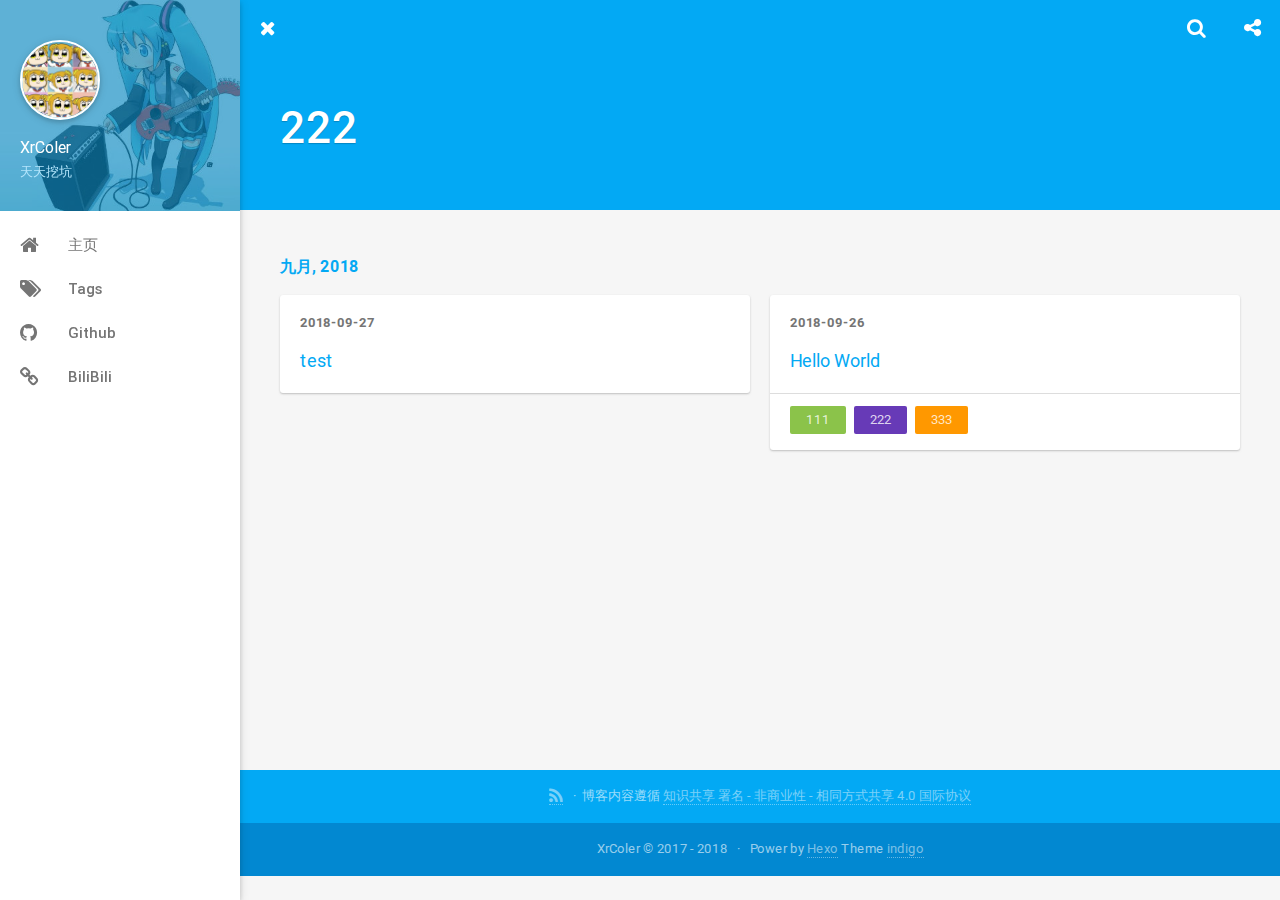
==== commit a94607bd: "Site updated: 2018-09-27 21:51:19" ====
--- a/archives/index.html
+++ b/archives/index.html
@@ -65,6 +65,7 @@
     </div>
     <div class="scroll-wrap flex-col">
       <ul class="nav">
+	  
         
             <li class="waves-block waves-effect">
               <a href="/"  >
@@ -95,6 +96,7 @@
             </li>
         
       </ul>
+	  
     </div>
   </div>
 </aside>
@@ -123,6 +125,7 @@
         </a>
         
     </div>
+	
 </header>
 <header class="content-header archives-header">
 	
@@ -131,8 +134,12 @@
         <h1 class="title">222</h1>
         <h5 class="subtitle">
             
+			
         </h5>
-    </div>
+		
+		
+    </div>
+	
 
     
 
@@ -146,6 +153,32 @@
             
             <h3 class="archive-separator">九月, 2018</h3>
             <div class="waterfall">
+    
+
+        <div class="waterfall-item">
+  <article class="article-card archive-article">
+    <div class="post-meta">
+      <time class="post-time" title="2018-09-27 21:05:38" datetime="2018-09-27T13:05:38.000Z"  itemprop="datePublished">2018-09-27</time>
+
+      
+
+
+    </div>
+    
+
+
+  
+    <h3 class="post-title" itemprop="name">
+      <a class="post-title-link" href="/2018/09/27/test/">test</a>
+    </h3>
+  
+
+
+
+    
+  </article>
+</div>
+
     
 
         <div class="waterfall-item">
